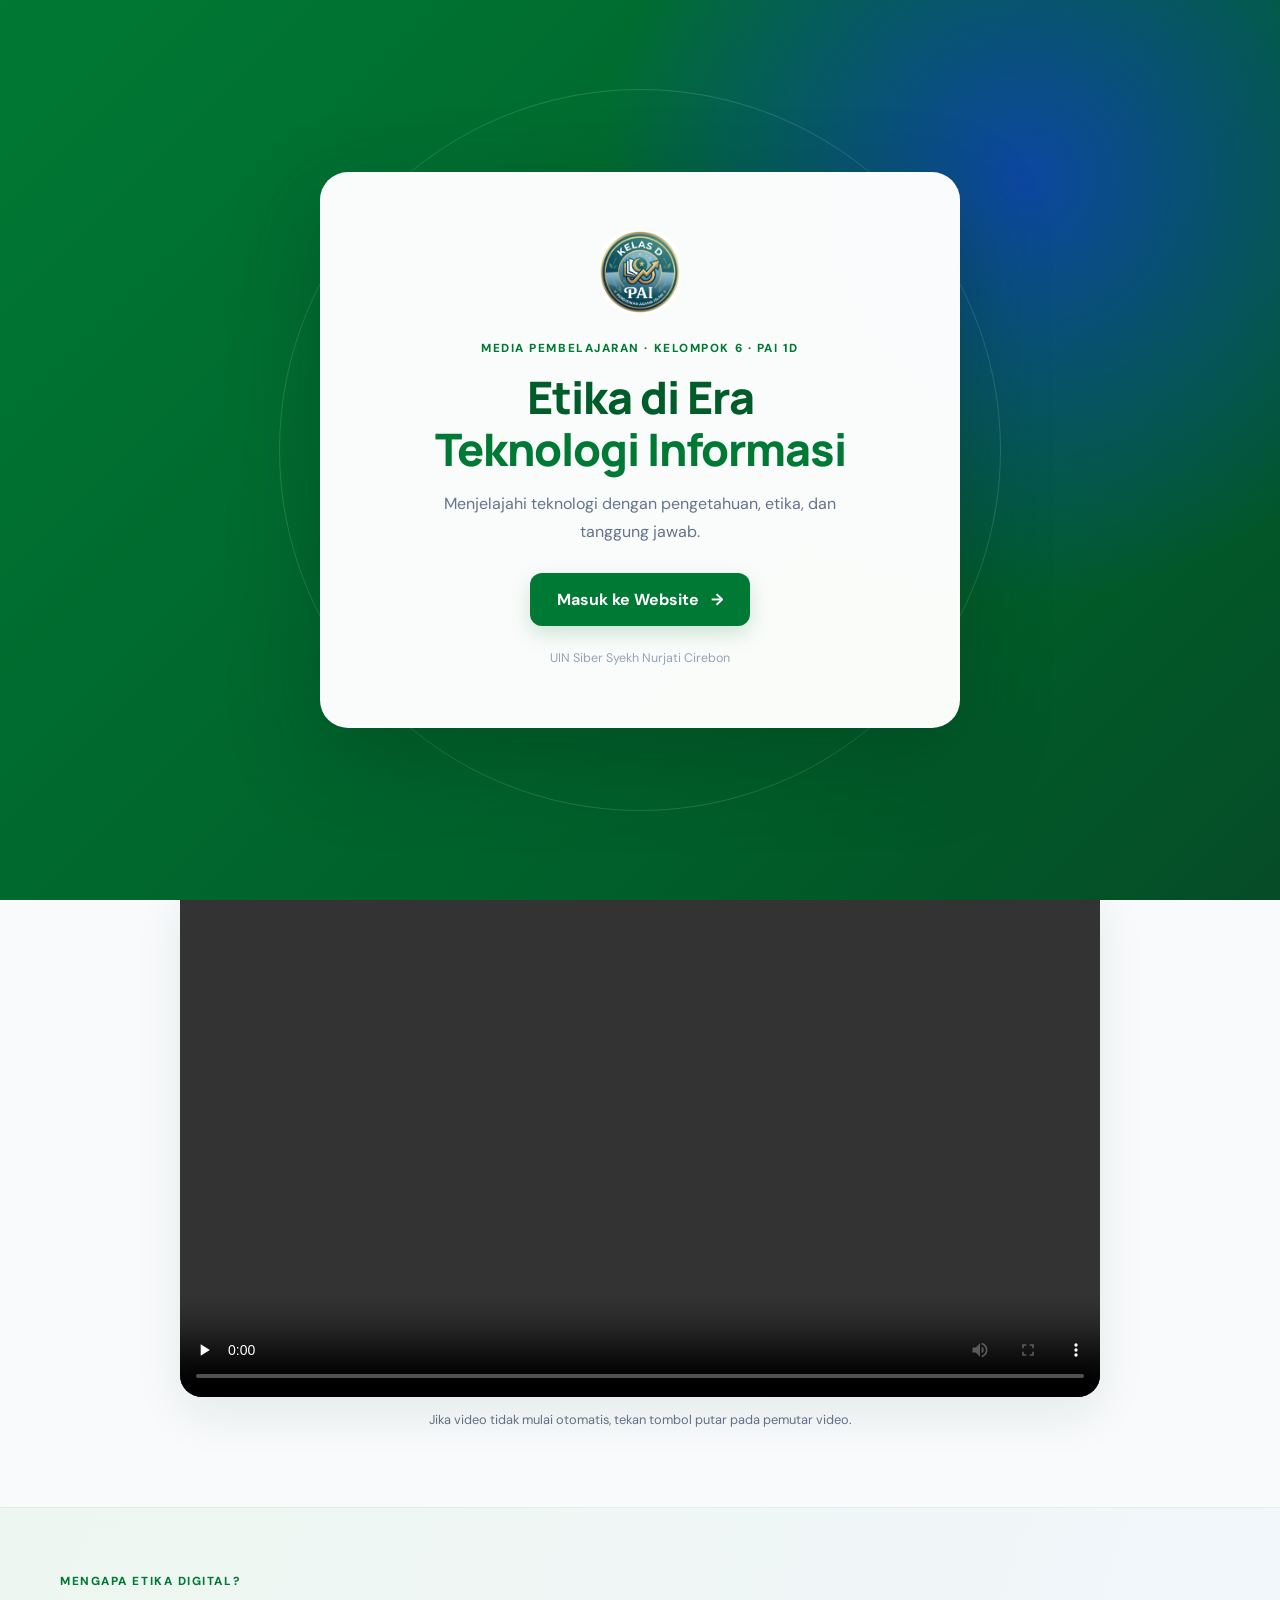
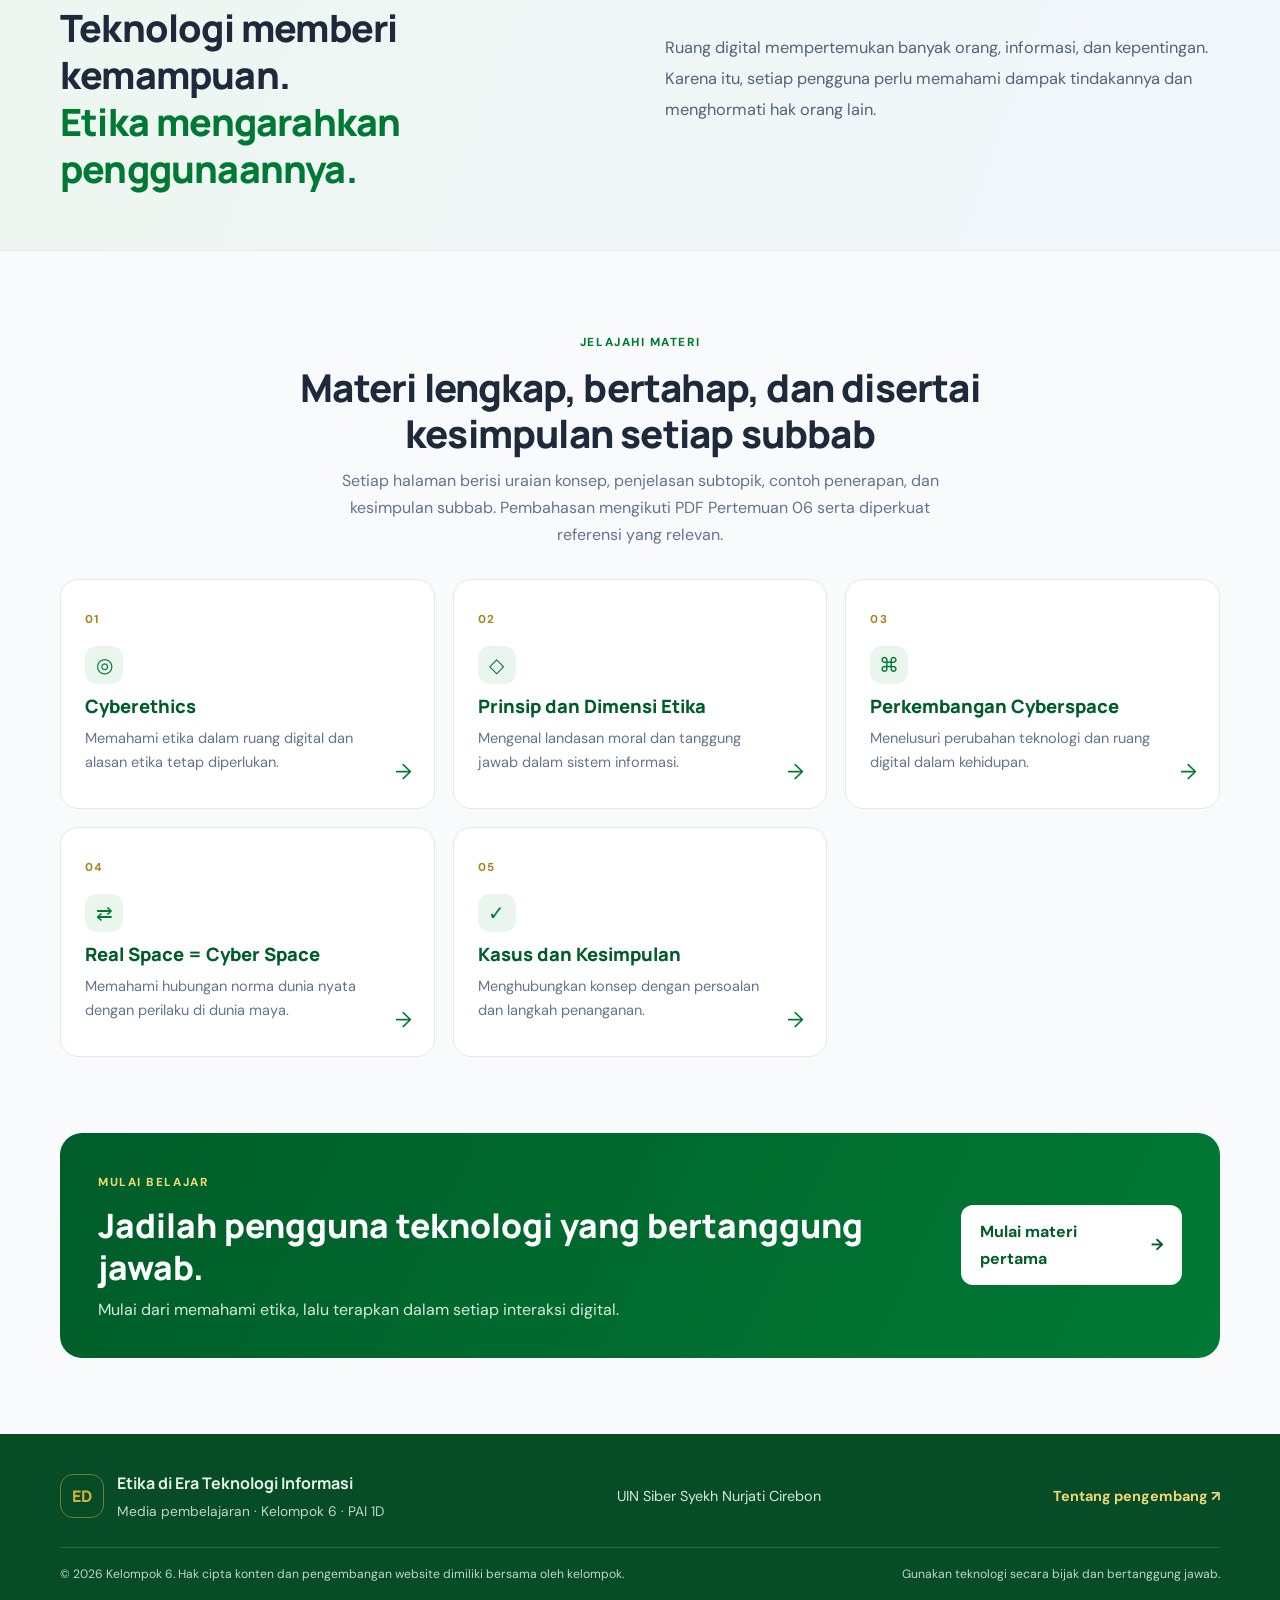
==== index.html @ c5f17fb4 "first commit" ====
<!doctype html>
<html lang="id">
<head>
  <meta charset="utf-8"><meta name="viewport" content="width=device-width, initial-scale=1">
  <meta name="theme-color" content="#007934"><meta name="description" content="Media pembelajaran Etika di Era Teknologi Informasi oleh Kelompok 6, PAI 1D.">
  <title>Etika di Era Teknologi Informasi | Beranda</title>
  <script>
  try {
    if (sessionStorage.getItem('pai1dPageTransition') === '1') {
      document.documentElement.classList.add('page-transition-in');
      sessionStorage.removeItem('pai1dPageTransition');
    }
  } catch (error) {}
</script>

<script>
/* Deteksi awal Welcome Screen sebelum halaman dirender agar tidak berkedip. */
(function () {
  var SIX_HOURS = 6 * 60 * 60 * 1000;
  var LOCAL_KEY = 'pai1dEtikaDigitalLastVisit';
  var SESSION_KEY = 'pai1dEtikaDigitalLastActivityInTab';
  var WINDOW_TOKEN = '__PAI1D_WELCOME_LAST_ACTIVITY__=';

  function readStorage(storage, key) {
    try { return Number(storage.getItem(key) || 0); }
    catch (error) { return 0; }
  }

  function readWindowTime() {
    try {
      var match = String(window.name || '').match(/(?:^|;)__PAI1D_WELCOME_LAST_ACTIVITY__=(\d+)/);
      return match ? Number(match[1]) : 0;
    } catch (error) { return 0; }
  }

  var last = Math.max(
    readStorage(window.localStorage, LOCAL_KEY),
    readStorage(window.sessionStorage, SESSION_KEY),
    readWindowTime()
  );
  var recent = last > 0 && Date.now() >= last && Date.now() - last < SIX_HOURS;

  if (recent) document.documentElement.classList.add('welcome-suppressed');
})();
</script>

<link rel="stylesheet" href="css/style.css"><link rel="stylesheet" href="css/responsive.css"><script src="js/main.js" defer></script><script src="js/welcome.js" defer></script><script src="js/video.js" defer></script>
</head>
<body data-page="home">
<div class="page-loader" id="pageLoader" aria-hidden="true">
  <div class="skeleton-shell">
    <div class="skeleton-header" aria-hidden="true">
      <div class="skeleton-brand"><span class="skeleton-block skeleton-logo"></span><span class="skeleton-block skeleton-brand-name"></span></div>
      <div class="skeleton-nav"><span class="skeleton-block"></span><span class="skeleton-block"></span><span class="skeleton-block"></span><span class="skeleton-block"></span></div>
    </div>
    <div class="skeleton-content" aria-hidden="true">
      <span class="skeleton-block skeleton-eyebrow"></span>
      <span class="skeleton-block skeleton-title"></span>
      <span class="skeleton-block skeleton-title skeleton-title-short"></span>
      <span class="skeleton-block skeleton-copy skeleton-copy-wide"></span>
      <span class="skeleton-block skeleton-copy"></span>
      <div class="skeleton-cards">
        <div class="skeleton-card"><span class="skeleton-block skeleton-card-icon"></span><span class="skeleton-block skeleton-card-title"></span><span class="skeleton-block skeleton-card-line"></span><span class="skeleton-block skeleton-card-line skeleton-card-line-short"></span></div>
        <div class="skeleton-card"><span class="skeleton-block skeleton-card-icon"></span><span class="skeleton-block skeleton-card-title"></span><span class="skeleton-block skeleton-card-line"></span><span class="skeleton-block skeleton-card-line skeleton-card-line-short"></span></div>
        <div class="skeleton-card"><span class="skeleton-block skeleton-card-icon"></span><span class="skeleton-block skeleton-card-title"></span><span class="skeleton-block skeleton-card-line"></span><span class="skeleton-block skeleton-card-line skeleton-card-line-short"></span></div>
      </div>
    </div>
    <span class="skeleton-sr-only">Memuat halaman berikutnya…</span>
  </div>
</div>

<div class="welcome-screen" id="welcomeScreen" aria-labelledby="welcomeTitle" aria-modal="true" role="dialog">
  <div class="welcome-panel">
    <img class="welcome-logo" src="assets/foto/logo%20pai1d.png" alt="Logo PAI 1D" onerror="this.classList.add('logo-missing')">
    <span class="eyebrow">MEDIA PEMBELAJARAN · KELOMPOK 6 · PAI 1D</span>
    <h1 id="welcomeTitle">Etika di Era<br><span>Teknologi Informasi</span></h1>
    <p class="welcome-description">Menjelajahi teknologi dengan pengetahuan, etika, dan tanggung jawab.</p>
    <button class="button button-primary welcome-enter" id="enterWebsite" type="button">Masuk ke Website <span aria-hidden="true">→</span></button>
    <p class="welcome-footnote">UIN Siber Syekh Nurjati Cirebon</p>
  </div>
</div>
<header class="site-header">
  <a class="brand" href="index.html" aria-label="Beranda Etika Digital">
    <img class="brand-logo" src="assets/foto/logo%20pai1d.png" alt="Logo PAI 1D" onerror="this.classList.add('logo-missing')">
    <span class="brand-name">Etika Digital</span>
  </a>
  <button class="menu-toggle" id="menuToggle" type="button" aria-label="Buka navigasi" aria-expanded="false" aria-controls="mainNav"><span></span><span></span><span></span></button>
  <nav class="main-nav" id="mainNav" aria-label="Navigasi utama"><a class="nav-link active" href="index.html">Beranda</a><a class="nav-link " href="cyberethics.html">Cyberethics</a><a class="nav-link " href="prinsip-etika.html">Prinsip Etika</a><a class="nav-link " href="perkembangan-cyberspace.html">Perkembangan</a><a class="nav-link " href="real-space-cyber-space.html">Real = Cyber</a><a class="nav-link " href="kasus-kesimpulan.html">Kasus & Kesimpulan</a><a class="nav-link " href="tentang-kami.html">Tentang Kami</a></nav>
</header>
<main>
  <section class="hero section-wrap">
    <div class="hero-copy"><span class="eyebrow">KELOMPOK 6 · PAI 1D · MEDIA PEMBELAJARAN</span>
      <h1>Teknologi terus berkembang.<br><span>Etika menjadi arah.</span></h1>
      <p>Pelajari Cyberethics, lima dimensi moral, perkembangan cyberspace, kesamaan norma dunia nyata dan dunia maya, serta cara mengenali dan menangani kejahatan digital.</p>
      <div class="hero-actions"><a class="button button-primary" href="#video-intro">Tonton pengantar <span aria-hidden="true">↓</span></a><a class="text-link" href="#jelajahi">Jelajahi materi <span aria-hidden="true">→</span></a></div>
    </div>
    <div class="hero-visual" aria-label="Ilustrasi jaringan teknologi dan etika digital"><div class="visual-grid"></div><div class="visual-ring ring-a"></div><div class="visual-ring ring-b"></div><div class="visual-center"><span class="visual-symbol">✦</span><strong>ETIKA</strong><small>DI RUANG DIGITAL</small></div><span class="orbit-label label-a">PRIVASI</span><span class="orbit-label label-b">TANGGUNG JAWAB</span><span class="orbit-label label-c">INFORMASI</span></div>
  </section>

  <section class="video-section section-wrap" id="video-intro">
    <div class="section-heading"><span class="eyebrow">MULAI DARI SINI</span><h2>Kenali isi website ini</h2><p>Saksikan video pengantar sebelum menjelajahi materi Etika di Era Teknologi Informasi.</p></div>
    <div class="video-frame">
      <video id="introVideo" controls playsinline preload="none" aria-label="Video pengenalan website">
        <source src="assets/video/video-pengenalan.mp4" type="video/mp4">
        Browser Anda belum mendukung pemutaran video.
      </video>
      <div class="video-placeholder" id="videoPlaceholder"><span class="placeholder-play">▶</span><strong>Video pengenalan</strong><p>Video akan ditampilkan di area ini.</p><small>File: assets/video/video-pengenalan.mp4</small></div>
      <div class="video-status" id="videoStatus" aria-live="polite"></div>
    </div>
    <p class="video-note">Jika video tidak mulai otomatis, tekan tombol putar pada pemutar video.</p>
  </section>

  <section class="intro-band"><div class="section-wrap intro-band-inner"><div><span class="eyebrow">MENGAPA ETIKA DIGITAL?</span><h2>Teknologi memberi kemampuan.<br><span>Etika mengarahkan penggunaannya.</span></h2></div><p>Ruang digital mempertemukan banyak orang, informasi, dan kepentingan. Karena itu, setiap pengguna perlu memahami dampak tindakannya dan menghormati hak orang lain.</p></div></section>

  <section class="materials-section section-wrap" id="jelajahi"><div class="section-heading"><span class="eyebrow">JELAJAHI MATERI</span><h2>Materi lengkap, bertahap, dan disertai kesimpulan setiap subbab</h2><p>Setiap halaman berisi uraian konsep, penjelasan subtopik, contoh penerapan, dan kesimpulan subbab. Pembahasan mengikuti PDF Pertemuan 06 serta diperkuat referensi yang relevan.</p></div>
    <div class="material-grid">
      <a class="material-card" href="cyberethics.html"><span class="card-number">01</span><span class="card-icon">◎</span><h3>Cyberethics</h3><p>Memahami etika dalam ruang digital dan alasan etika tetap diperlukan.</p><span class="card-arrow">→</span></a>
      <a class="material-card" href="prinsip-etika.html"><span class="card-number">02</span><span class="card-icon">◇</span><h3>Prinsip dan Dimensi Etika</h3><p>Mengenal landasan moral dan tanggung jawab dalam sistem informasi.</p><span class="card-arrow">→</span></a>
      <a class="material-card" href="perkembangan-cyberspace.html"><span class="card-number">03</span><span class="card-icon">⌘</span><h3>Perkembangan Cyberspace</h3><p>Menelusuri perubahan teknologi dan ruang digital dalam kehidupan.</p><span class="card-arrow">→</span></a>
      <a class="material-card" href="real-space-cyber-space.html"><span class="card-number">04</span><span class="card-icon">⇄</span><h3>Real Space = Cyber Space</h3><p>Memahami hubungan norma dunia nyata dengan perilaku di dunia maya.</p><span class="card-arrow">→</span></a>
      <a class="material-card" href="kasus-kesimpulan.html"><span class="card-number">05</span><span class="card-icon">✓</span><h3>Kasus dan Kesimpulan</h3><p>Menghubungkan konsep dengan persoalan dan langkah penanganan.</p><span class="card-arrow">→</span></a>
    </div>
  </section>
  <section class="closing-cta section-wrap"><div><span class="eyebrow">MULAI BELAJAR</span><h2>Jadilah pengguna teknologi yang bertanggung jawab.</h2><p>Mulai dari memahami etika, lalu terapkan dalam setiap interaksi digital.</p></div><a class="button button-light" href="cyberethics.html">Mulai materi pertama <span aria-hidden="true">→</span></a></section>
</main>
<footer class="site-footer">
  <div class="footer-main">
    <div class="footer-brand-block">
      <span class="footer-mark">ED</span>
      <div><strong>Etika di Era Teknologi Informasi</strong><p>Media pembelajaran · Kelompok 6 · PAI 1D</p></div>
    </div>
    <div class="footer-campus">UIN Siber Syekh Nurjati Cirebon</div>
    <a class="footer-about-link" href="tentang-kami.html">Tentang pengembang <span aria-hidden="true">↗</span></a>
  </div>
  <div class="footer-bottom"><span>© 2026 Kelompok 6. Hak cipta konten dan pengembangan website dimiliki bersama oleh kelompok.</span><span>Gunakan teknologi secara bijak dan bertanggung jawab.</span></div>
</footer>
  <button class="back-to-top" id="backToTop" type="button" aria-label="Kembali ke atas" title="Kembali ke atas"><span aria-hidden="true">↑</span></button>
</body></html>
---- css/style.css ----
@import url('https://fonts.googleapis.com/css2?family=DM+Sans:wght@400;500;600;700&family=Manrope:wght@500;600;700;800&display=swap');
:root{--green:#007934;--green-dark:#005d29;--green-deep:#064c27;--green-soft:#eaf5ee;--gold:#d4af37;--blue:#0d47a1;--sky:#0288d1;--bg:#f8fafc;--white:#fff;--text:#1e293b;--muted:#64748b;--line:#e2e8f0;--shadow:0 18px 48px rgba(15,45,30,.08);--radius:22px;--content:1160px}
*{box-sizing:border-box}html{scroll-behavior:smooth;scroll-padding-top:96px}body{margin:0;background:var(--bg);color:var(--text);font-family:'DM Sans',Arial,sans-serif;line-height:1.7}body.welcome-active{overflow:hidden}a{color:inherit;text-decoration:none}button{font:inherit}img,video{max-width:100%;display:block}.section-wrap{width:min(var(--content),calc(100% - 48px));margin-inline:auto}.site-header{height:78px;padding:0 max(24px,calc((100% - var(--content))/2));display:flex;align-items:center;justify-content:space-between;background:#fff;border-bottom:1px solid var(--line);position:sticky;top:0;z-index:80}.brand{display:flex;align-items:center;gap:11px;min-width:max-content}.brand-logo{width:44px;height:44px;object-fit:contain}.brand-name{font-family:Manrope,sans-serif;font-weight:800;color:var(--green-dark);letter-spacing:-.3px}.logo-missing{visibility:hidden}.main-nav{display:flex;align-items:center;gap:3px}.nav-link{padding:9px 10px;border-radius:10px;font-size:.84rem;font-weight:700;color:#526174;transition:background .2s,color .2s}.nav-link:hover,.nav-link.active{color:var(--green);background:var(--green-soft)}.menu-toggle{display:none;border:0;background:transparent;padding:10px;cursor:pointer}.menu-toggle span{display:block;width:24px;height:2px;background:var(--green-dark);margin:5px;border-radius:4px}.eyebrow{display:inline-block;font-size:.73rem;font-weight:800;letter-spacing:1.55px;color:var(--green);margin-bottom:12px}.button{display:inline-flex;align-items:center;justify-content:center;gap:12px;border:0;border-radius:12px;padding:13px 19px;font-weight:700;cursor:pointer;transition:transform .2s,box-shadow .2s}.button:hover{transform:translateY(-2px)}.button-primary{background:var(--green);color:#fff;box-shadow:0 8px 20px rgba(0,121,52,.18)}.button-light{background:#fff;color:var(--green-dark)}.text-link{font-weight:700;color:var(--green-dark);padding:10px 0}.hero{min-height:520px;display:grid;grid-template-columns:1.05fr .95fr;align-items:center;gap:48px;padding-block:72px}.hero-copy{max-width:660px}.hero h1,.article-hero h1,.about-hero h1{font-family:Manrope,sans-serif;font-size:clamp(2.55rem,5.2vw,4.35rem);line-height:1.12;letter-spacing:-2px;margin:0 0 20px;font-weight:800;color:var(--text)}.hero h1 span{color:var(--green)}.hero-copy>p{color:var(--muted);font-size:1.08rem;max-width:570px;margin:0 0 26px}.hero-actions{display:flex;align-items:center;gap:24px;flex-wrap:wrap}.hero-visual{height:350px;position:relative;display:grid;place-items:center;border-radius:28px;overflow:hidden;background:linear-gradient(145deg,#eaf5ee 0%,#f0f7f5 52%,#edf4ff 100%)}.visual-grid{position:absolute;inset:0;background-image:linear-gradient(rgba(0,121,52,.06) 1px,transparent 1px),linear-gradient(90deg,rgba(0,121,52,.06) 1px,transparent 1px);background-size:30px 30px;mask-image:linear-gradient(transparent,#000 20%,#000 80%,transparent)}.visual-ring{position:absolute;border:1px solid rgba(0,121,52,.2);border-radius:50%}.ring-a{width:290px;height:290px}.ring-b{width:220px;height:220px;border-color:rgba(13,71,161,.22)}.visual-center{width:142px;height:142px;border-radius:50%;background:var(--green);color:#fff;display:flex;flex-direction:column;align-items:center;justify-content:center;box-shadow:0 18px 38px rgba(0,121,52,.22);position:relative}.visual-symbol{color:var(--gold);font-size:1.6rem;line-height:1}.visual-center strong{font:800 1.1rem Manrope,sans-serif;letter-spacing:2px}.visual-center small{font-size:.5rem;letter-spacing:1.2px}.orbit-label{position:absolute;background:#fff;border:1px solid var(--line);padding:7px 11px;border-radius:30px;font-size:.65rem;font-weight:800;letter-spacing:1px;color:var(--blue);box-shadow:0 8px 22px #0f172a0c}.label-a{top:52px;right:54px}.label-b{bottom:55px;left:34px;color:var(--green)}.label-c{top:48%;left:18px;color:#9b7710}.video-section{padding-block:58px 76px}.section-heading{text-align:center;margin:0 auto 30px;max-width:720px}.section-heading h2{font:800 clamp(1.75rem,3vw,2.5rem)/1.2 Manrope,sans-serif;letter-spacing:-.8px;margin:0 0 10px}.section-heading p{margin:0 auto;color:var(--muted);max-width:630px}.left-heading{text-align:left;margin-left:0}.left-heading p{margin-left:0}.video-frame{position:relative;max-width:920px;margin:auto;aspect-ratio:16/9;background:#102a43;border-radius:var(--radius);overflow:hidden;box-shadow:var(--shadow)}.video-frame video{position:relative;z-index:2;width:100%;height:100%;object-fit:contain}.video-placeholder{position:absolute;inset:0;z-index:1;display:grid;align-content:center;justify-items:center;text-align:center;color:#e6eef7;gap:5px}.video-placeholder[hidden]{display:none}.video-placeholder p{margin:0;color:#c5d5e5}.video-placeholder small{color:#9fb6cc}.placeholder-play{width:60px;height:60px;border:1px solid #ffffff65;background:#ffffff1d;border-radius:50%;display:grid;place-items:center;font-size:1.3rem;padding-left:3px}.video-note{text-align:center;font-size:.8rem;color:var(--muted);margin:12px 0 0}.video-status{position:absolute;z-index:3;left:12px;bottom:12px;color:#fff;font-size:.75rem}.intro-band{background:linear-gradient(110deg,#edf6f0,#f2f7fc);border-block:1px solid #e3eee7}.intro-band-inner{display:grid;grid-template-columns:1fr 1fr;gap:50px;align-items:center;padding-block:58px}.intro-band h2{font:800 clamp(1.65rem,3vw,2.35rem)/1.25 Manrope,sans-serif;margin:0;letter-spacing:-.8px}.intro-band h2 span{color:var(--green)}.intro-band-inner>p{color:#536477;font-size:1.02rem;margin:0;line-height:1.9}.materials-section{padding-block:76px}.material-grid{display:grid;grid-template-columns:repeat(3,1fr);gap:18px}.material-card{position:relative;min-height:230px;padding:24px;border-radius:18px;background:#fff;border:1px solid var(--line);transition:transform .2s,box-shadow .2s,border-color .2s;overflow:hidden}.material-card:hover{transform:translateY(-4px);box-shadow:var(--shadow);border-color:#afd2bb}.card-number{font-size:.72rem;font-weight:800;color:#a78621;letter-spacing:1.2px}.card-icon{display:grid;place-items:center;width:38px;height:38px;border-radius:12px;background:var(--green-soft);color:var(--green);font-size:1.25rem;margin:15px 0 10px}.material-card h3{font:800 1.15rem/1.35 Manrope,sans-serif;color:var(--green-dark);margin:0 0 8px}.material-card p{color:var(--muted);font-size:.91rem;margin:0;max-width:290px}.card-arrow{position:absolute;right:22px;bottom:17px;color:var(--green);font-size:1.35rem}.closing-cta{display:flex;align-items:center;justify-content:space-between;gap:28px;padding:34px 38px;margin-bottom:76px;border-radius:22px;background:linear-gradient(115deg,var(--green-dark),var(--green));color:#fff}.closing-cta .eyebrow{color:#f0d779}.closing-cta h2{font:800 clamp(1.45rem,2.7vw,2.1rem)/1.25 Manrope,sans-serif;margin:0 0 8px}.closing-cta p{margin:0;color:#d5e9dc}.site-footer{background:#064c27;color:#e7f3eb;padding:36px max(24px,calc((100% - var(--content))/2)) 18px}.footer-main{display:flex;align-items:center;justify-content:space-between;gap:24px;padding-bottom:24px}.footer-brand-block{display:flex;align-items:center;gap:13px}.footer-mark{width:44px;height:44px;border:1px solid #d4af3780;border-radius:13px;display:grid;place-items:center;color:var(--gold);font:800 1rem Manrope,sans-serif}.footer-brand-block strong{font:700 1rem Manrope,sans-serif}.footer-brand-block p{margin:3px 0 0;color:#bcd8c6;font-size:.86rem}.footer-campus{color:#d5e9dc;font-size:.9rem}.footer-about-link{color:#f0d779;font-weight:700;font-size:.9rem}.footer-bottom{border-top:1px solid #ffffff25;padding-top:16px;display:flex;justify-content:space-between;gap:20px;color:#bcd8c6;font-size:.76rem}
/* Welcome screen */
.welcome-screen{position:fixed;inset:0;z-index:1000;display:grid;place-items:center;padding:24px;background:radial-gradient(circle at 80% 20%,#0d47a1 0%,transparent 34%),linear-gradient(135deg,#007934,#005d29 72%,#064c27);transition:opacity .55s ease,visibility .55s ease}.welcome-screen::before,.welcome-screen::after{content:"";position:absolute;border:1px solid #ffffff25;border-radius:50%;pointer-events:none}.welcome-screen::before{width:min(76vw,720px);aspect-ratio:1}.welcome-screen::after{width:min(56vw,530px);aspect-ratio:1}.welcome-panel{position:relative;z-index:1;width:min(100%,640px);text-align:center;padding:clamp(28px,5vw,58px);background:#fffffffa;border:1px solid #ffffff80;border-radius:28px;box-shadow:0 30px 90px #002d1850;transition:transform .5s ease}.welcome-logo{width:82px;height:82px;object-fit:contain;margin:0 auto 20px}.welcome-panel h1{font:800 clamp(1.9rem,4.5vw,2.8rem)/1.16 Manrope,sans-serif;letter-spacing:-1px;color:var(--green-dark);margin:0 0 16px}.welcome-panel h1 span{color:var(--green)}.welcome-description{max-width:450px;margin:0 auto 28px;color:var(--muted)}.welcome-enter{min-width:220px}.welcome-footnote{font-size:.78rem;color:#94a3b8;margin:22px 0 0}.welcome-screen.is-hidden{opacity:0;visibility:hidden;pointer-events:none}.welcome-screen.is-hidden .welcome-panel{transform:translateY(-12px)}
/* Article pages */
.article-main{padding-block:28px 72px}.breadcrumb{display:flex;gap:10px;align-items:center;color:#94a3b8;font-size:.82rem;margin-bottom:28px}.breadcrumb a{color:var(--green);font-weight:700}.article-hero{padding:40px 0 32px;max-width:850px}.article-hero h1{font-size:clamp(2.2rem,4.8vw,3.6rem);margin-bottom:12px}.article-hero h2{font:700 1.25rem Manrope,sans-serif;color:var(--blue);margin:0 0 12px}.article-hero>p{font-size:1.04rem;color:var(--muted);max-width:760px;margin:0}.article-callout{display:flex;gap:16px;align-items:flex-start;padding:20px 22px;border:1px solid #dbece1;border-left:4px solid var(--gold);background:#fff;border-radius:14px;margin:12px 0 42px;max-width:900px}.callout-mark{font-size:1.4rem;color:var(--gold)}.article-callout strong{color:var(--green-dark)}.article-callout p{margin:4px 0 0;color:var(--muted);font-size:.92rem}.article-layout{display:grid;grid-template-columns:250px minmax(0,1fr);gap:44px;align-items:start}.toc{position:sticky;top:105px;background:#fff;border:1px solid var(--line);border-radius:16px;padding:20px}.toc strong{font:700 .95rem Manrope,sans-serif;color:var(--green-dark)}.toc ol{padding-left:20px;margin:12px 0 0}.toc li{padding:5px 0;color:#a3b2c2;font-size:.82rem}.toc a{color:#526174}.toc a:hover{color:var(--green)}.article-content{min-width:0}.article-section{display:grid;grid-template-columns:48px 1fr;gap:18px;padding:0 0 30px;margin:0 0 30px;border-bottom:1px solid var(--line)}.section-index{font:800 .8rem Manrope,sans-serif;color:#b18c1d;background:#fbf6e6;width:38px;height:38px;border-radius:12px;display:grid;place-items:center}.article-section h2{font:800 1.35rem/1.35 Manrope,sans-serif;color:var(--green-dark);margin:2px 0 12px}.content-placeholder{margin:0;color:var(--muted);background:#fff;border:1px dashed #cbd5e1;border-radius:12px;padding:16px;font-size:.9rem}.content-reminder{background:var(--green-soft);border-radius:14px;padding:18px 20px;color:var(--green-dark)}.content-reminder p{margin:5px 0 0;color:#4b6656;font-size:.88rem}.page-pagination{display:flex;justify-content:space-between;gap:20px;margin-top:46px;padding-top:22px;border-top:1px solid var(--line)}.page-pagination a{display:flex;flex-direction:column;gap:5px;color:var(--green-dark)}.page-pagination small{font-size:.68rem;letter-spacing:1px;color:#94a3b8;font-weight:800}.page-pagination strong{font:700 .95rem Manrope,sans-serif}.next-page{text-align:right}
/* About page */
.about-main{padding-block:65px 80px}.about-hero{max-width:820px;margin-bottom:38px}.about-hero h1{font-size:clamp(2.6rem,5vw,4rem);color:var(--green-dark);margin-bottom:14px}.about-hero>p{color:var(--muted);font-size:1.08rem;max-width:760px}.about-purpose{display:flex;align-items:flex-start;gap:20px;background:linear-gradient(110deg,#edf6f0,#f3f7fc);border:1px solid #e1ece5;border-radius:18px;padding:26px;margin:34px 0 64px}.purpose-icon{flex:0 0 48px;width:48px;height:48px;border-radius:14px;background:var(--green);color:var(--gold);display:grid;place-items:center;font-size:1.4rem}.about-purpose h2{font:800 1.25rem Manrope,sans-serif;margin:0 0 7px;color:var(--green-dark)}.about-purpose p{margin:0;color:#536477;max-width:850px}.members-section{margin-bottom:56px}.member-grid{display:grid;grid-template-columns:repeat(2,1fr);gap:16px}.member-card{display:flex;gap:16px;align-items:flex-start;padding:22px;background:#fff;border:1px solid var(--line);border-radius:16px}.member-avatar{flex:0 0 48px;width:48px;height:48px;border-radius:14px;display:grid;place-items:center;background:var(--green-soft);color:var(--green);font:800 .9rem Manrope,sans-serif}.member-role{font-size:.68rem;letter-spacing:1.2px;font-weight:800;color:#a78621}.member-info h3{font:800 1.05rem Manrope,sans-serif;color:var(--green-dark);margin:3px 0}.member-id{font-size:.78rem;color:#94a3b8;margin:0 0 8px}.member-contribution{font-size:.87rem;color:#536477;margin:0}.contribution-note{border-top:1px solid var(--line);padding-top:28px;max-width:850px}.contribution-note h2{font:800 1.25rem Manrope,sans-serif;color:var(--green-dark);margin:0 0 8px}.contribution-note p{margin:0;color:var(--muted)}

/* Final long-form learning content */
.article-section{align-items:start}
.article-section-body{min-width:0}
.article-section-body>p{font-size:.98rem;line-height:1.9;color:#435466;margin:0 0 16px}
.article-section-body h3{font:800 1.02rem/1.45 Manrope,sans-serif;color:var(--blue);margin:22px 0 8px}
.article-section-body .article-list{padding-left:22px;margin:10px 0 18px;color:#435466;line-height:1.85}
.article-section-body .article-list li{padding:3px 0 3px 4px}
.article-section-body a{color:var(--green-dark);text-decoration:underline;text-decoration-color:#a8cbb5;text-underline-offset:3px;font-weight:700}
.article-section-body a:hover{color:#0d47a1}
.source-note{font-size:.76rem!important;line-height:1.6!important;color:#7b8b9a!important;border-top:1px dashed #dce5e9;padding-top:12px;margin-top:20px!important}
.source-note a{font-size:inherit}
.subsection-conclusion{margin-top:18px;padding:16px 18px 17px;background:linear-gradient(110deg,#f0f7f2,#f5f8fc);border:1px solid #dcebe1;border-left:4px solid var(--gold);border-radius:12px}
.subsection-conclusion p{margin:6px 0 0;color:#3d5a49;font-size:.91rem;line-height:1.8}
.conclusion-label{font-size:.68rem;letter-spacing:1.2px;font-weight:900;color:#98751a}
.back-to-top{position:fixed;right:24px;bottom:24px;z-index:70;display:grid;place-items:center;width:48px;height:48px;border:0;border-radius:50%;background:var(--green);color:#fff;font-size:1.55rem;line-height:1;box-shadow:0 8px 22px rgba(0,77,34,.24);cursor:pointer;opacity:0;visibility:hidden;transform:translateY(10px);transition:opacity .2s,visibility .2s,transform .2s,background .2s}
.back-to-top.is-visible{opacity:1;visibility:visible;transform:translateY(0)}
.back-to-top:hover{background:var(--green-dark)}
.back-to-top:focus-visible{outline:3px solid var(--gold);outline-offset:3px}
@media(max-width:620px){.back-to-top{right:16px;bottom:16px;width:44px;height:44px}}
.table-wrap{overflow-x:auto;margin:18px 0 22px;border:1px solid var(--line);border-radius:12px;background:#fff}
.phase-table{border-collapse:collapse;width:100%;min-width:650px;font-size:.84rem;line-height:1.65}
.phase-table th{background:#07572e;color:#fff;text-align:left;padding:12px}
.phase-table td{vertical-align:top;padding:12px;border-top:1px solid var(--line);color:#435466}
.phase-table tr:nth-child(even) td{background:#f7faf8}
.info-note,.case-note{padding:16px 18px;border-radius:12px;margin:18px 0;background:#f0f6fb;border:1px solid #d9e8f2;border-left:4px solid #3b82a5}
.info-note strong,.case-note strong{font:800 .9rem Manrope,sans-serif;color:#164e63}
.info-note p,.case-note p{margin:5px 0 0;font-size:.9rem;line-height:1.8;color:#435466}
.case-note{background:#fff9e9;border-color:#f1e4bb;border-left-color:var(--gold)}
.case-note strong{color:#785a0d}
.toc-note{border-top:1px solid var(--line);padding-top:12px;margin-top:14px;color:#8291a0;font-size:.75rem;line-height:1.65}
.callout-subtext{font-size:.82rem!important;color:#718096!important;border-top:1px solid #e6eee8;padding-top:8px;margin-top:10px!important}
.response-steps{display:grid;gap:10px;margin:18px 0 20px}
.response-steps article{display:grid;grid-template-columns:42px 1fr;gap:13px;align-items:start;padding:14px;background:#fff;border:1px solid var(--line);border-radius:12px}
.response-steps article>span{width:34px;height:34px;display:grid;place-items:center;background:var(--green-soft);border-radius:10px;color:var(--green);font:900 .8rem Manrope,sans-serif}
.response-steps strong{display:block;color:var(--green-dark);font:800 .92rem Manrope,sans-serif;margin:2px 0 4px}
.response-steps p{margin:0;color:#536477;font-size:.88rem;line-height:1.75}
.reference-panel{margin-top:28px;padding:22px;background:#fff;border:1px solid var(--line);border-radius:16px}
.reference-panel h3{margin-top:0!important}
.reference-list{padding-left:22px;color:#435466;font-size:.85rem;line-height:1.8}
.reference-list li{padding:5px 0}
.reference-disclaimer{font-size:.78rem!important;color:#718096!important;border-top:1px solid var(--line);padding-top:12px;margin:12px 0 0!important}
@media(max-width:620px){.article-section-body>p{font-size:.93rem;line-height:1.85}.subsection-conclusion{padding:14px}.phase-table{font-size:.78rem}.reference-panel{padding:16px}.response-steps article{grid-template-columns:36px 1fr;gap:10px}}

/* Final long-form learning content */
.article-section{align-items:start}
.article-section-body{min-width:0}
.article-section-body>p{font-size:.98rem;line-height:1.9;color:#435466;margin:0 0 16px}
.article-section-body h3{font:800 1.02rem/1.45 Manrope,sans-serif;color:var(--blue);margin:22px 0 8px}
.article-section-body .article-list{padding-left:22px;margin:10px 0 18px;color:#435466;line-height:1.85}
.article-section-body .article-list li{padding:3px 0 3px 4px}
.article-section-body a{color:var(--green-dark);text-decoration:underline;text-decoration-color:#a8cbb5;text-underline-offset:3px;font-weight:700}
.article-section-body a:hover{color:#0d47a1}
.source-note{font-size:.76rem!important;line-height:1.6!important;color:#7b8b9a!important;border-top:1px dashed #dce5e9;padding-top:12px;margin-top:20px!important}
.source-note a{font-size:inherit}
.subsection-conclusion{margin-top:18px;padding:16px 18px 17px;background:linear-gradient(110deg,#f0f7f2,#f5f8fc);border:1px solid #dcebe1;border-left:4px solid var(--gold);border-radius:12px}
.subsection-conclusion p{margin:6px 0 0;color:#3d5a49;font-size:.91rem;line-height:1.8}
.conclusion-label{font-size:.68rem;letter-spacing:1.2px;font-weight:900;color:#98751a}
.table-wrap{overflow-x:auto;margin:18px 0 22px;border:1px solid var(--line);border-radius:12px;background:#fff}
.phase-table{border-collapse:collapse;width:100%;min-width:650px;font-size:.84rem;line-height:1.65}
.phase-table th{background:#07572e;color:#fff;text-align:left;padding:12px}
.phase-table td{vertical-align:top;padding:12px;border-top:1px solid var(--line);color:#435466}
.phase-table tr:nth-child(even) td{background:#f7faf8}
.info-note,.case-note{padding:16px 18px;border-radius:12px;margin:18px 0;background:#f0f6fb;border:1px solid #d9e8f2;border-left:4px solid #3b82a5}
.info-note strong,.case-note strong{font:800 .9rem Manrope,sans-serif;color:#164e63}
.info-note p,.case-note p{margin:5px 0 0;font-size:.9rem;line-height:1.8;color:#435466}
.case-note{background:#fff9e9;border-color:#f1e4bb;border-left-color:var(--gold)}
.case-note strong{color:#785a0d}
.toc-note{border-top:1px solid var(--line);padding-top:12px;margin-top:14px;color:#8291a0;font-size:.75rem;line-height:1.65}
.callout-subtext{font-size:.82rem!important;color:#718096!important;border-top:1px solid #e6eee8;padding-top:8px;margin-top:10px!important}
.response-steps{display:grid;gap:10px;margin:18px 0 20px}
.response-steps article{display:grid;grid-template-columns:42px 1fr;gap:13px;align-items:start;padding:14px;background:#fff;border:1px solid var(--line);border-radius:12px}
.response-steps article>span{width:34px;height:34px;display:grid;place-items:center;background:var(--green-soft);border-radius:10px;color:var(--green);font:900 .8rem Manrope,sans-serif}
.response-steps strong{display:block;color:var(--green-dark);font:800 .92rem Manrope,sans-serif;margin:2px 0 4px}
.response-steps p{margin:0;color:#536477;font-size:.88rem;line-height:1.75}
.reference-panel{margin-top:28px;padding:22px;background:#fff;border:1px solid var(--line);border-radius:16px}
.reference-panel h3{margin-top:0!important}
.reference-list{padding-left:22px;color:#435466;font-size:.85rem;line-height:1.8}
.reference-list li{padding:5px 0}
.reference-disclaimer{font-size:.78rem!important;color:#718096!important;border-top:1px solid var(--line);padding-top:12px;margin:12px 0 0!important}
@media(max-width:620px){.article-section-body>p{font-size:.93rem;line-height:1.85}.subsection-conclusion{padding:14px}.phase-table{font-size:.78rem}.reference-panel{padding:16px}.response-steps article{grid-template-columns:36px 1fr;gap:10px}}

/* Final long-form learning content */
.article-section{align-items:start}
.article-section-body{min-width:0}
.article-section-body>p{font-size:.98rem;line-height:1.9;color:#435466;margin:0 0 16px}
.article-section-body h3{font:800 1.02rem/1.45 Manrope,sans-serif;color:var(--blue);margin:22px 0 8px}
.article-section-body .article-list{padding-left:22px;margin:10px 0 18px;color:#435466;line-height:1.85}
.article-section-body .article-list li{padding:3px 0 3px 4px}
.article-section-body a{color:var(--green-dark);text-decoration:underline;text-decoration-color:#a8cbb5;text-underline-offset:3px;font-weight:700}
.article-section-body a:hover{color:#0d47a1}
.source-note{font-size:.76rem!important;line-height:1.6!important;color:#7b8b9a!important;border-top:1px dashed #dce5e9;padding-top:12px;margin-top:20px!important}
.source-note a{font-size:inherit}
.subsection-conclusion{margin-top:18px;padding:16px 18px 17px;background:linear-gradient(110deg,#f0f7f2,#f5f8fc);border:1px solid #dcebe1;border-left:4px solid var(--gold);border-radius:12px}
.subsection-conclusion p{margin:6px 0 0;color:#3d5a49;font-size:.91rem;line-height:1.8}
.conclusion-label{font-size:.68rem;letter-spacing:1.2px;font-weight:900;color:#98751a}
.table-wrap{overflow-x:auto;margin:18px 0 22px;border:1px solid var(--line);border-radius:12px;background:#fff}
.phase-table{border-collapse:collapse;width:100%;min-width:650px;font-size:.84rem;line-height:1.65}
.phase-table th{background:#07572e;color:#fff;text-align:left;padding:12px}
.phase-table td{vertical-align:top;padding:12px;border-top:1px solid var(--line);color:#435466}
.phase-table tr:nth-child(even) td{background:#f7faf8}
.info-note,.case-note{padding:16px 18px;border-radius:12px;margin:18px 0;background:#f0f6fb;border:1px solid #d9e8f2;border-left:4px solid #3b82a5}
.info-note strong,.case-note strong{font:800 .9rem Manrope,sans-serif;color:#164e63}
.info-note p,.case-note p{margin:5px 0 0;font-size:.9rem;line-height:1.8;color:#435466}
.case-note{background:#fff9e9;border-color:#f1e4bb;border-left-color:var(--gold)}
.case-note strong{color:#785a0d}
.toc-note{border-top:1px solid var(--line);padding-top:12px;margin-top:14px;color:#8291a0;font-size:.75rem;line-height:1.65}
.callout-subtext{font-size:.82rem!important;color:#718096!important;border-top:1px solid #e6eee8;padding-top:8px;margin-top:10px!important}
.response-steps{display:grid;gap:10px;margin:18px 0 20px}
.response-steps article{display:grid;grid-template-columns:42px 1fr;gap:13px;align-items:start;padding:14px;background:#fff;border:1px solid var(--line);border-radius:12px}
.response-steps article>span{width:34px;height:34px;display:grid;place-items:center;background:var(--green-soft);border-radius:10px;color:var(--green);font:900 .8rem Manrope,sans-serif}
.response-steps strong{display:block;color:var(--green-dark);font:800 .92rem Manrope,sans-serif;margin:2px 0 4px}
.response-steps p{margin:0;color:#536477;font-size:.88rem;line-height:1.75}
.reference-panel{margin-top:28px;padding:22px;background:#fff;border:1px solid var(--line);border-radius:16px}
.reference-panel h3{margin-top:0!important}
.reference-list{padding-left:22px;color:#435466;font-size:.85rem;line-height:1.8}
.reference-list li{padding:5px 0}
.reference-disclaimer{font-size:.78rem!important;color:#718096!important;border-top:1px solid var(--line);padding-top:12px;margin:12px 0 0!important}
@media(max-width:620px){.article-section-body>p{font-size:.93rem;line-height:1.85}.subsection-conclusion{padding:14px}.phase-table{font-size:.78rem}.reference-panel{padding:16px}.response-steps article{grid-template-columns:36px 1fr;gap:10px}}


/* Skeleton loading saat berpindah antarhalaman */
.page-loader {
  position: fixed;
  inset: 0;
  z-index: 950;
  display: flex;
  align-items: flex-start;
  justify-content: center;
  overflow-y: auto;
  padding: 0 24px 48px;
  background: rgba(248, 250, 252, .985);
  opacity: 0;
  visibility: hidden;
  pointer-events: none;
  transition: opacity .2s ease, visibility .2s ease;
}
.page-loader.is-active,
html.page-transition-in .page-loader {
  opacity: 1;
  visibility: visible;
  pointer-events: auto;
}
.skeleton-shell {
  width: min(100%, 1160px);
  min-height: 100vh;
  margin: 0 auto;
}
.skeleton-header {
  min-height: 78px;
  display: flex;
  align-items: center;
  justify-content: space-between;
  gap: 24px;
  border-bottom: 1px solid #e2e8f0;
}
.skeleton-brand, .skeleton-nav { display: flex; align-items: center; gap: 12px; }
.skeleton-nav { gap: 10px; }
.skeleton-block {
  display: block;
  border-radius: 9px;
  background: linear-gradient(100deg, #e8edf0 20%, #f7f9fa 42%, #e8edf0 64%);
  background-size: 220% 100%;
  animation: skeleton-shimmer 1.35s ease-in-out infinite;
}
.skeleton-logo { width: 42px; height: 42px; border-radius: 12px; }
.skeleton-brand-name { width: 132px; height: 15px; }
.skeleton-nav .skeleton-block { width: 70px; height: 12px; }
.skeleton-content {
  width: min(100%, 900px);
  margin: 0 auto;
  padding: clamp(46px, 8vh, 88px) 0 50px;
}
.skeleton-eyebrow { width: 145px; height: 10px; margin-bottom: 22px; }
.skeleton-title { width: min(78%, 620px); height: clamp(27px, 4vw, 43px); margin-bottom: 12px; border-radius: 10px; }
.skeleton-title-short { width: min(53%, 420px); margin-bottom: 25px; }
.skeleton-copy { width: min(68%, 560px); height: 12px; margin-bottom: 10px; }
.skeleton-copy-wide { width: min(88%, 720px); }
.skeleton-cards { display: grid; grid-template-columns: repeat(3, minmax(0, 1fr)); gap: 18px; margin-top: 48px; }
.skeleton-card { min-height: 172px; padding: 22px; border: 1px solid #e6ebef; border-radius: 18px; background: #fff; }
.skeleton-card-icon { width: 36px; height: 36px; margin-bottom: 20px; border-radius: 11px; }
.skeleton-card-title { width: 78%; height: 15px; margin-bottom: 14px; }
.skeleton-card-line { width: 92%; height: 10px; margin-bottom: 9px; }
.skeleton-card-line-short { width: 60%; }
.skeleton-sr-only {
  position: absolute;
  width: 1px;
  height: 1px;
  padding: 0;
  margin: -1px;
  overflow: hidden;
  clip: rect(0, 0, 0, 0);
  white-space: nowrap;
  border: 0;
}
@keyframes skeleton-shimmer {
  0% { background-position: 100% 0; }
  100% { background-position: -100% 0; }
}
@media (max-width: 880px) {
  .skeleton-nav .skeleton-block:nth-child(n+3) { display: none; }
  .skeleton-content { padding-top: 62px; }
}
@media (max-width: 620px) {
  .page-loader { padding-inline: 16px; }
  .skeleton-header { min-height: 72px; }
  .skeleton-nav { display: none; }
  .skeleton-logo { width: 38px; height: 38px; }
  .skeleton-content { padding-top: 48px; }
  .skeleton-title { width: 94%; height: 29px; }
  .skeleton-title-short { width: 68%; }
  .skeleton-copy, .skeleton-copy-wide { width: 100%; }
  .skeleton-cards { grid-template-columns: 1fr; gap: 12px; margin-top: 34px; }
  .skeleton-card { min-height: 108px; padding: 16px; }
  .skeleton-card-icon { width: 30px; height: 30px; margin-bottom: 12px; }
}
@media (prefers-reduced-motion: reduce) {
  .skeleton-block { animation: none; }
  .page-loader { transition: none; }
}


/* Sembunyikan Welcome Screen sejak awal render jika kunjungan masih dalam 6 jam. */
html.welcome-suppressed #welcomeScreen {
  opacity: 0;
  visibility: hidden;
  pointer-events: none;
}



/* =========================================================
   PREMIUM UX: reading progress, reveal, active sections,
   micro-interactions, and refined section separators.
   ========================================================= */
.reading-progress {
  position: fixed;
  inset: 0 0 auto;
  z-index: 120;
  height: 3px;
  pointer-events: none;
  background: transparent;
}
.reading-progress > span {
  display: block;
  width: 100%;
  height: 100%;
  transform: scaleX(0);
  transform-origin: left center;
  background: linear-gradient(90deg, var(--green) 0%, #0288d1 72%, var(--gold) 100%);
  box-shadow: 0 1px 5px rgba(0, 121, 52, .22);
  will-change: transform;
}

/* Konten tetap terlihat jika JavaScript/IntersectionObserver tidak tersedia. */
.reveal {
  opacity: 0;
  transform: translateY(16px);
  transition:
    opacity .55s ease,
    transform .55s cubic-bezier(.2,.7,.2,1);
  transition-delay: var(--reveal-delay, 0ms);
}
.reveal.is-revealed {
  opacity: 1;
  transform: translateY(0);
}

.article-section {
  position: relative;
  scroll-margin-top: 108px;
}
.article-section::after {
  content: "";
  position: absolute;
  left: 0;
  bottom: -1px;
  width: 58px;
  height: 2px;
  border-radius: 2px;
  background: linear-gradient(90deg, var(--green), var(--gold));
}
.article-section:target .section-index {
  box-shadow: 0 0 0 4px rgba(212, 175, 55, .16);
  background: #f7efd4;
}
.toc li,
.toc a,
.page-pagination a,
.member-card,
.section-index {
  transition: color .2s ease, background .2s ease, border-color .2s ease,
              box-shadow .2s ease, transform .2s ease;
}
.toc li.is-active > a,
.toc a.is-active {
  color: var(--green);
  font-weight: 800;
}
.toc li.is-active {
  color: var(--gold);
}
.member-card:hover {
  border-color: #b7d8c2;
  box-shadow: 0 12px 28px rgba(15, 45, 30, .07);
  transform: translateY(-2px);
}
.button:active,
.mobile-submenu-toggle:active {
  transform: scale(.98);
}
.button:focus-visible,
.nav-link:focus-visible,
.toc a:focus-visible,
.material-card:focus-visible,
.mobile-submenu-toggle:focus-visible,
.mobile-subnav a:focus-visible,
.back-to-top:focus-visible {
  outline: 3px solid rgba(212, 175, 55, .8);
  outline-offset: 3px;
}
.page-pagination a:hover {
  color: var(--blue);
}
.page-pagination a:first-child:hover {
  transform: translateX(-3px);
}
.page-pagination a:last-child:hover {
  transform: translateX(3px);
}

@media (prefers-reduced-motion: reduce) {
  .reveal,
  .reveal.is-revealed {
    opacity: 1 !important;
    transform: none !important;
    transition: none !important;
  }
  .reading-progress > span {
    will-change: auto;
  }
}
---- css/responsive.css ----
@media(max-width:1120px){.site-header{padding-inline:24px}.main-nav{gap:1px}.nav-link{padding:8px;font-size:.78rem}.hero{gap:30px}.material-grid{grid-template-columns:repeat(2,1fr)}}
@media(max-width:880px){.site-header{height:72px}.menu-toggle{display:block;z-index:82}.main-nav{position:absolute;top:72px;left:0;right:0;display:flex;flex-direction:column;align-items:stretch;gap:4px;background:#fff;padding:14px 20px 20px;border-bottom:1px solid var(--line);box-shadow:0 16px 28px #0f172a12;opacity:0;visibility:hidden;transform:translateY(-8px);transition:.2s;max-height:calc(100vh - 72px);overflow:auto}.main-nav.open{opacity:1;visibility:visible;transform:translateY(0)}.nav-link{padding:12px 14px;font-size:.94rem}.hero{grid-template-columns:1fr;min-height:0;padding-block:54px;gap:32px}.hero-copy{max-width:740px}.hero-visual{height:300px}.intro-band-inner{grid-template-columns:1fr;gap:18px;padding-block:44px}.article-layout{grid-template-columns:1fr;gap:26px}.toc{position:static}.toc ol{columns:2}.footer-main{flex-wrap:wrap}.footer-campus{order:3;width:100%}}
@media(max-width:620px){.section-wrap{width:calc(100% - 32px)}.site-header{padding-inline:16px}.brand-name{font-size:.94rem}.brand-logo{width:38px;height:38px}.hero{padding-block:42px 32px;gap:26px}.hero h1{font-size:clamp(2.2rem,10.5vw,3rem);letter-spacing:-1.4px}.hero-copy>p{font-size:.98rem}.hero-visual{height:235px;border-radius:20px}.ring-a{width:220px;height:220px}.ring-b{width:165px;height:165px}.visual-center{width:112px;height:112px}.label-a{top:26px;right:16px}.label-b{bottom:28px;left:12px}.label-c{left:8px}.video-section{padding-block:42px 52px}.section-heading{margin-bottom:22px}.section-heading h2{font-size:1.75rem}.video-frame{border-radius:14px}.intro-band-inner{padding-block:36px}.intro-band h2{font-size:1.65rem}.materials-section{padding-block:52px}.material-grid{grid-template-columns:1fr;gap:12px}.material-card{min-height:195px;padding:20px}.closing-cta{width:calc(100% - 32px);margin-bottom:48px;padding:25px 22px;align-items:flex-start;flex-direction:column}.site-footer{padding:30px 16px 18px}.footer-main{align-items:flex-start;flex-direction:column;gap:15px}.footer-campus{order:0}.footer-bottom{flex-direction:column;gap:7px}.welcome-panel{padding:28px 20px;border-radius:22px}.welcome-logo{width:70px;height:70px}.welcome-description{font-size:.94rem}.welcome-enter{width:100%}.article-main{padding-block:22px 50px}.article-hero{padding-block:24px}.article-hero h1{font-size:2.25rem;letter-spacing:-1.2px}.article-hero h2{font-size:1.08rem}.article-hero>p{font-size:.96rem}.article-callout{padding:16px;margin-bottom:30px}.toc ol{columns:1}.article-section{grid-template-columns:36px 1fr;gap:12px;padding-bottom:22px;margin-bottom:22px}.section-index{width:32px;height:32px}.article-section h2{font-size:1.13rem}.page-pagination{gap:10px}.page-pagination strong{font-size:.82rem}.about-main{padding-block:44px 56px}.about-hero h1{font-size:2.6rem}.about-hero>p{font-size:1rem}.about-purpose{padding:20px;gap:14px;margin:26px 0 46px}.purpose-icon{flex-basis:40px;width:40px;height:40px}.member-grid{grid-template-columns:1fr}.member-card{padding:18px}}
@media(prefers-reduced-motion:reduce){*,*::before,*::after{scroll-behavior:auto!important;transition:none!important;animation:none!important}}



/* =========================================================
   MOBILE-ONLY SUBBAB NAVIGATION
   Desktop/tablet layout and left-side TOC are kept as before.
   ========================================================= */
.mobile-nav-group,
.mobile-nav-row {
  display: contents;
}
.mobile-submenu-toggle,
.mobile-subnav {
  display: none;
}

@media (max-width: 620px) {
  /* Pada HP, TOC tidak lagi diletakkan di atas isi artikel.
     Subbab tersedia melalui menu hamburger sesuai bab yang dibuka. */
  .article-layout .toc {
    display: none;
  }

  .main-nav .mobile-nav-group {
    display: block;
    width: 100%;
    padding: 2px 0 6px;
    border-bottom: 1px solid #edf1f4;
  }
  .main-nav .mobile-nav-row {
    display: flex;
    align-items: center;
    gap: 8px;
    width: 100%;
  }
  .main-nav .mobile-nav-row > .nav-link {
    flex: 1 1 auto;
    min-width: 0;
  }
  .mobile-submenu-toggle {
    flex: 0 0 42px;
    width: 42px;
    height: 42px;
    display: inline-grid;
    place-items: center;
    border: 1px solid #e1ebe4;
    border-radius: 11px;
    background: #f8fbf9;
    color: var(--green);
    cursor: pointer;
    transition: background .2s, border-color .2s, transform .2s;
  }
  .mobile-submenu-chevron {
    display: inline-block;
    font-size: 1.35rem;
    line-height: 1;
    transform: translateY(-2px);
    transition: transform .22s ease;
  }
  .mobile-nav-group.is-expanded .mobile-submenu-toggle {
    background: var(--green-soft);
    border-color: #c8dfcf;
  }
  .mobile-nav-group.is-expanded .mobile-submenu-chevron {
    transform: rotate(180deg) translateY(2px);
  }
  .mobile-subnav {
    display: none;
    gap: 3px;
    margin: 7px 0 5px 13px;
    padding: 7px 0 7px 13px;
    border-left: 2px solid #dcebe1;
  }
  .mobile-nav-group.is-expanded .mobile-subnav {
    display: grid;
  }
  .mobile-subnav[hidden] {
    display: none !important;
  }
  .mobile-subnav-label {
    padding: 3px 10px 6px;
    color: #a78621;
    font-size: .64rem;
    font-weight: 900;
    letter-spacing: 1.15px;
  }
  .mobile-subnav a {
    display: flex;
    align-items: flex-start;
    gap: 9px;
    padding: 8px 10px;
    border-radius: 9px;
    color: #526174;
    font-size: .82rem;
    line-height: 1.45;
    transition: color .18s, background .18s, transform .18s;
  }
  .mobile-subnav a:hover,
  .mobile-subnav a.is-active {
    color: var(--green-dark);
    background: #edf6f0;
  }
  .mobile-subnav a.is-active {
    font-weight: 800;
  }
  .mobile-subnav-number {
    flex: 0 0 21px;
    color: #a78621;
    font-size: .68rem;
    font-weight: 900;
    padding-top: 1px;
  }
  .main-nav {
    max-height: calc(100dvh - 72px);
    overscroll-behavior: contain;
  }
  .article-section {
    scroll-margin-top: 88px;
  }
}
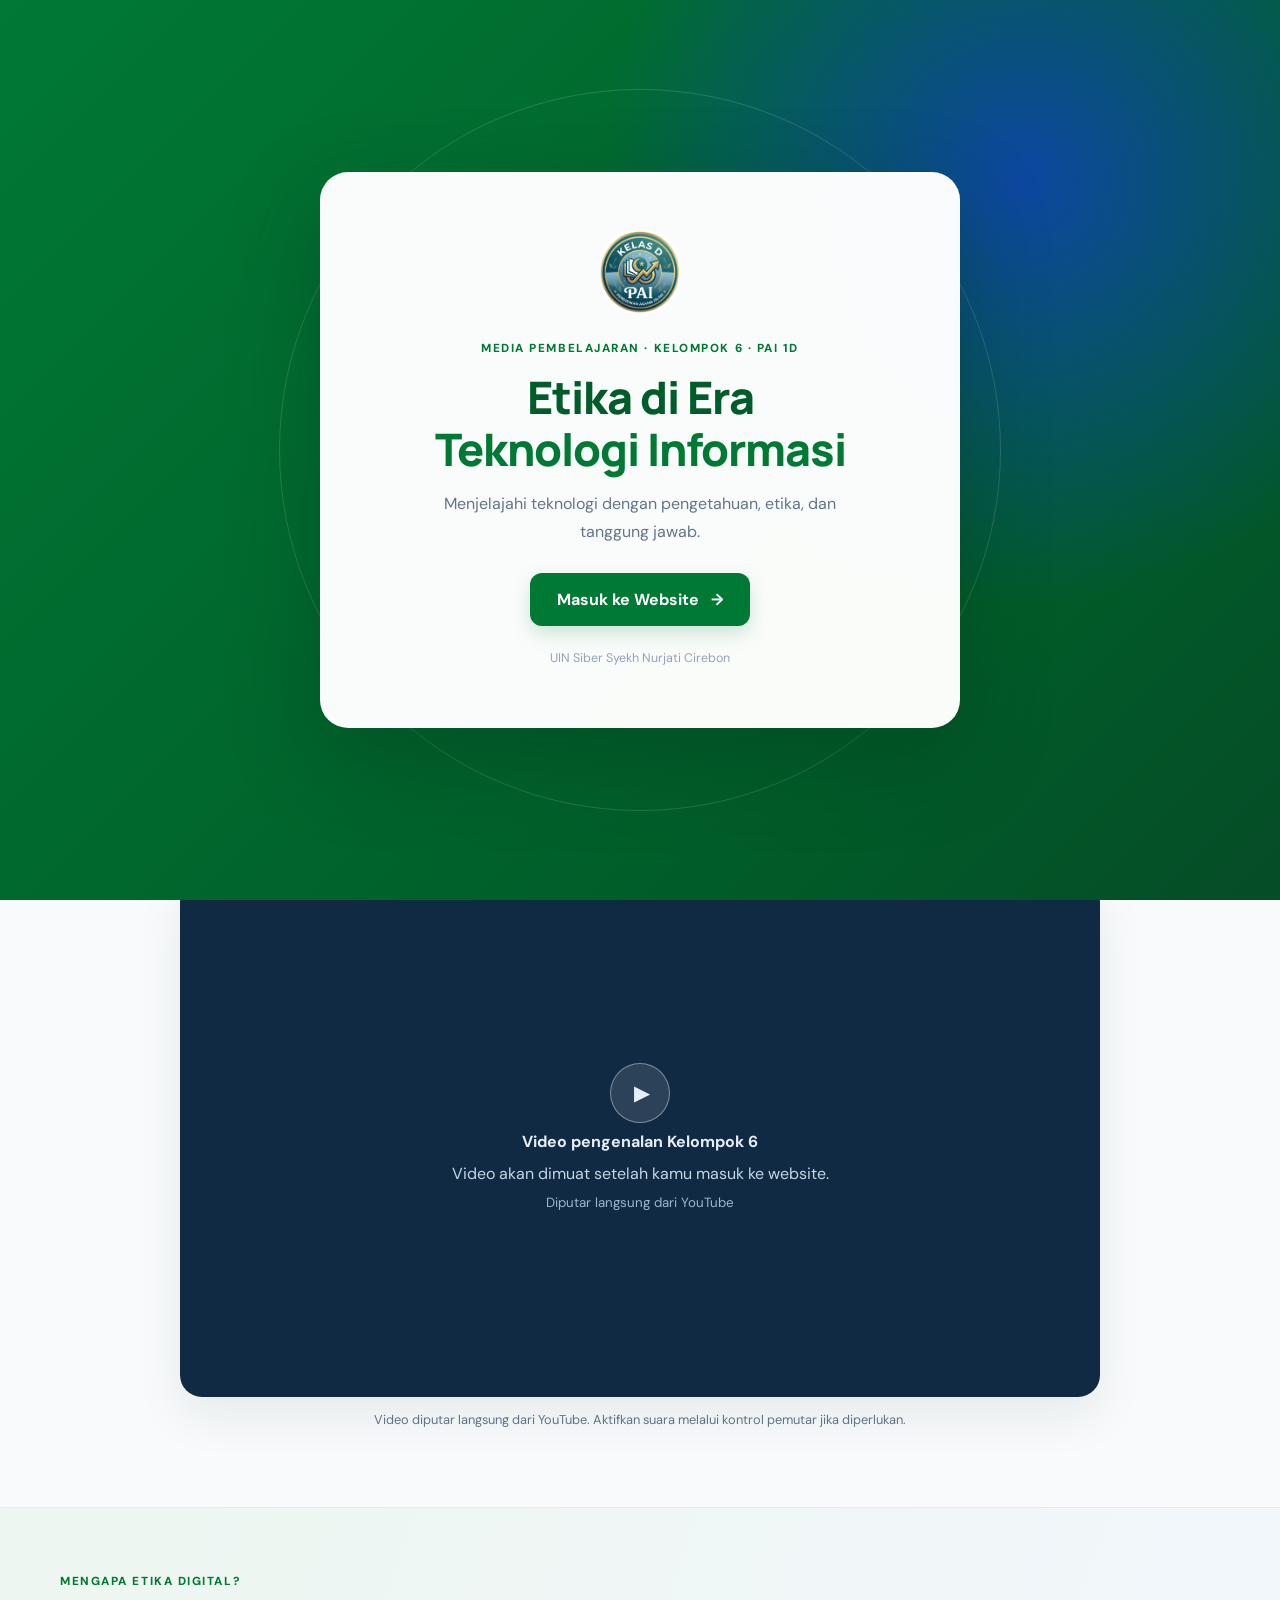
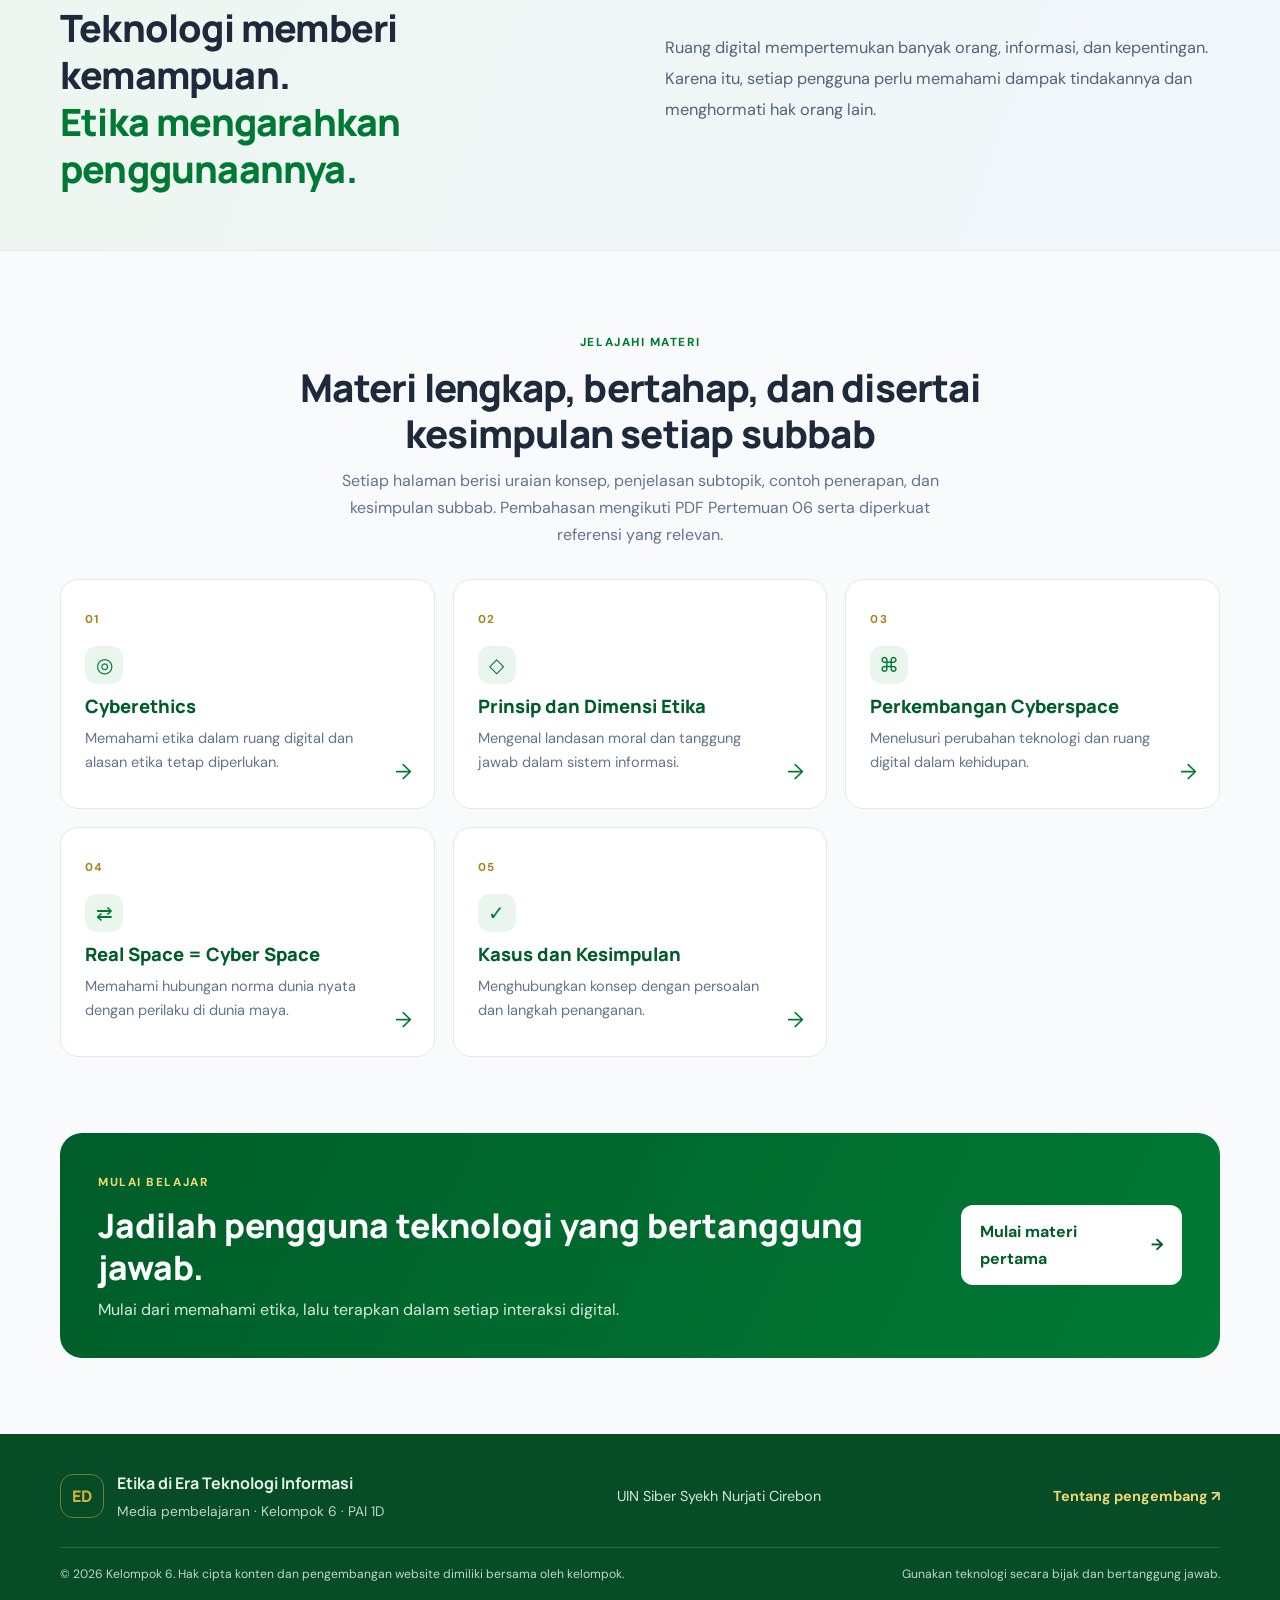
==== commit 23c26079: "comit jeh" ====
--- a/index.html
+++ b/index.html
@@ -99,15 +99,17 @@
 
   <section class="video-section section-wrap" id="video-intro">
     <div class="section-heading"><span class="eyebrow">MULAI DARI SINI</span><h2>Kenali isi website ini</h2><p>Saksikan video pengantar sebelum menjelajahi materi Etika di Era Teknologi Informasi.</p></div>
-    <div class="video-frame">
-      <video id="introVideo" controls playsinline preload="none" aria-label="Video pengenalan website">
-        <source src="assets/video/video-pengenalan.mp4" type="video/mp4">
-        Browser Anda belum mendukung pemutaran video.
-      </video>
-      <div class="video-placeholder" id="videoPlaceholder"><span class="placeholder-play">▶</span><strong>Video pengenalan</strong><p>Video akan ditampilkan di area ini.</p><small>File: assets/video/video-pengenalan.mp4</small></div>
+    <div class="video-frame youtube-video-frame">
+      <div class="youtube-player" id="youtubePlayer" aria-label="Pemutar video YouTube"></div>
+      <div class="video-placeholder" id="videoPlaceholder">
+        <span class="placeholder-play" aria-hidden="true">▶</span>
+        <strong>Video pengenalan Kelompok 6</strong>
+        <p>Video akan dimuat setelah kamu masuk ke website.</p>
+        <small>Diputar langsung dari YouTube</small>
+      </div>
       <div class="video-status" id="videoStatus" aria-live="polite"></div>
     </div>
-    <p class="video-note">Jika video tidak mulai otomatis, tekan tombol putar pada pemutar video.</p>
+    <p class="video-note">Video diputar langsung dari YouTube. Aktifkan suara melalui kontrol pemutar jika diperlukan.</p>
   </section>
 
   <section class="intro-band"><div class="section-wrap intro-band-inner"><div><span class="eyebrow">MENGAPA ETIKA DIGITAL?</span><h2>Teknologi memberi kemampuan.<br><span>Etika mengarahkan penggunaannya.</span></h2></div><p>Ruang digital mempertemukan banyak orang, informasi, dan kepentingan. Karena itu, setiap pengguna perlu memahami dampak tindakannya dan menghormati hak orang lain.</p></div></section>
--- a/css/style.css
+++ b/css/style.css
@@ -349,3 +349,27 @@
     will-change: auto;
   }
 }
+
+
+
+/* YouTube embed: responsif 16:9 dan baru dimuat setelah Welcome Screen selesai. */
+.youtube-video-frame {
+  isolation: isolate;
+}
+.youtube-player {
+  position: absolute;
+  inset: 0;
+  z-index: 2;
+  width: 100%;
+  height: 100%;
+}
+.youtube-player iframe {
+  display: block;
+  width: 100%;
+  height: 100%;
+  border: 0;
+  background: #102a43;
+}
+.youtube-video-frame .video-placeholder {
+  z-index: 3;
+}
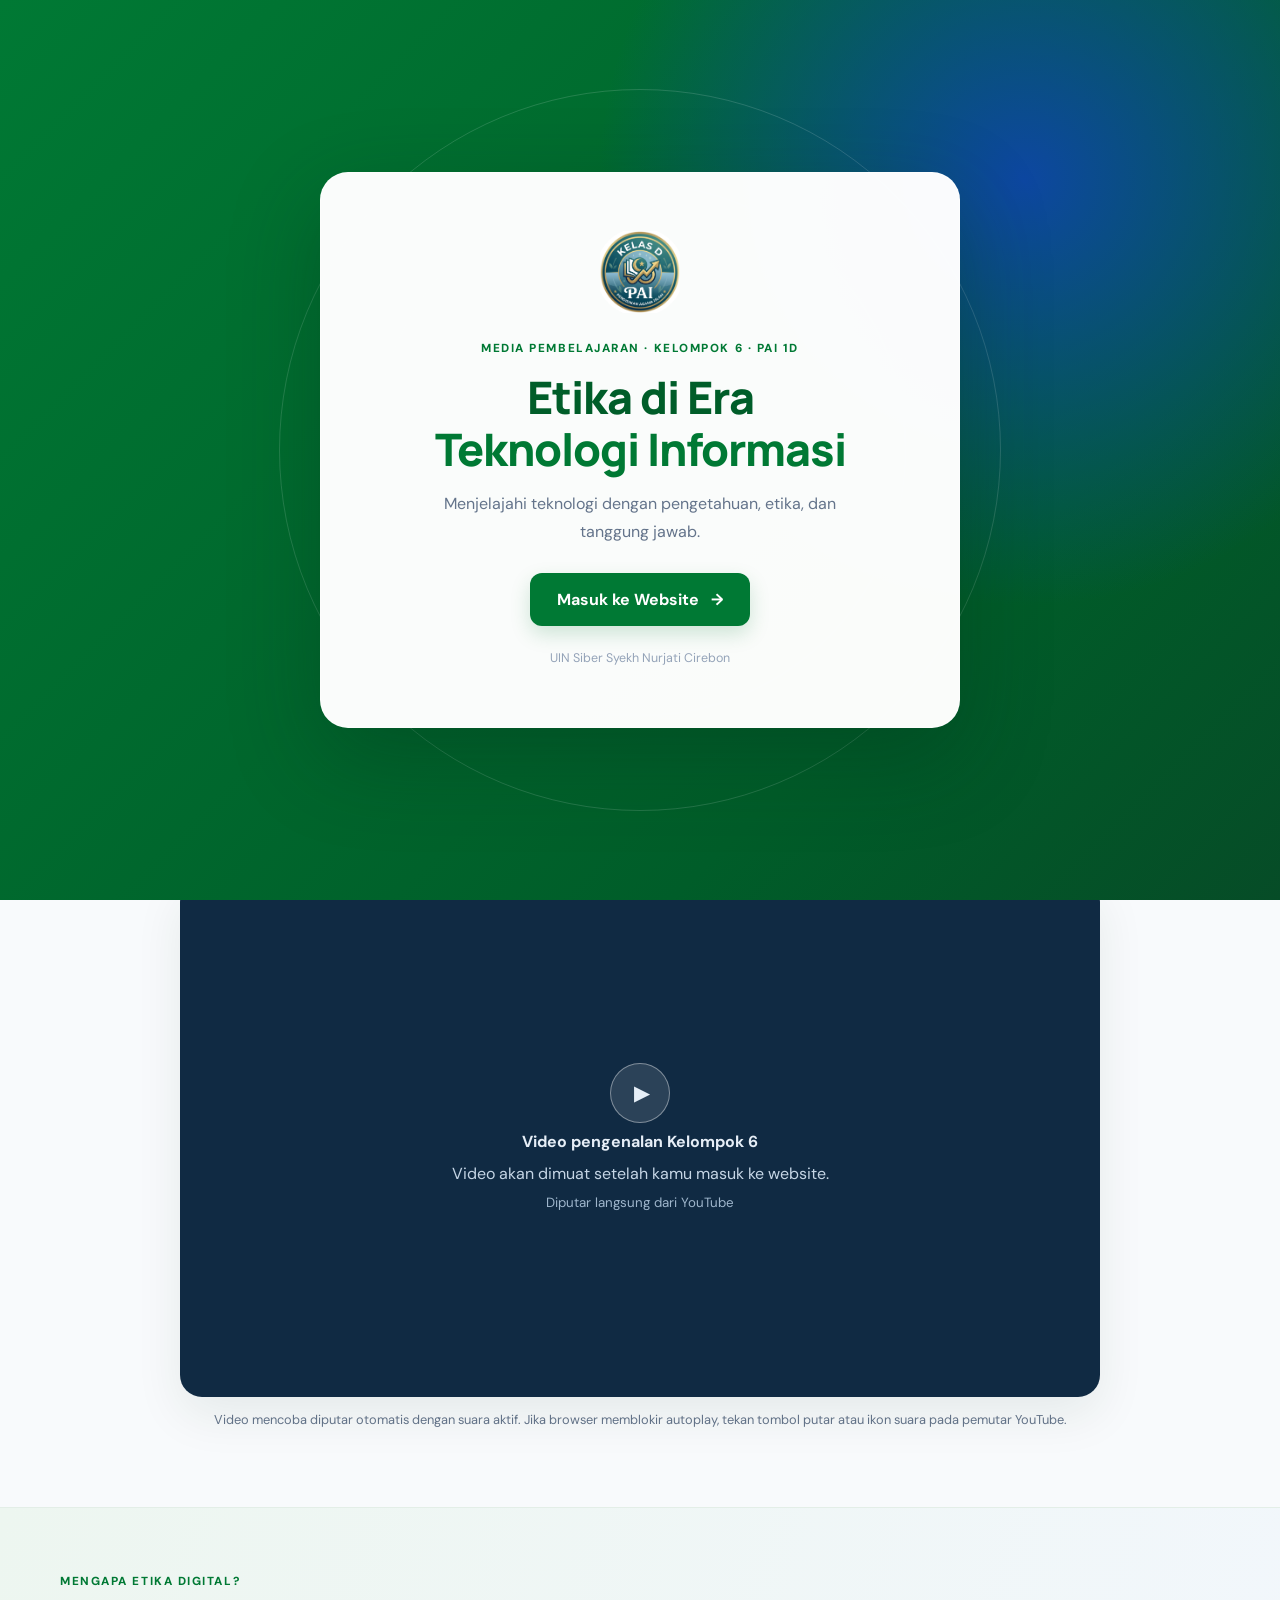
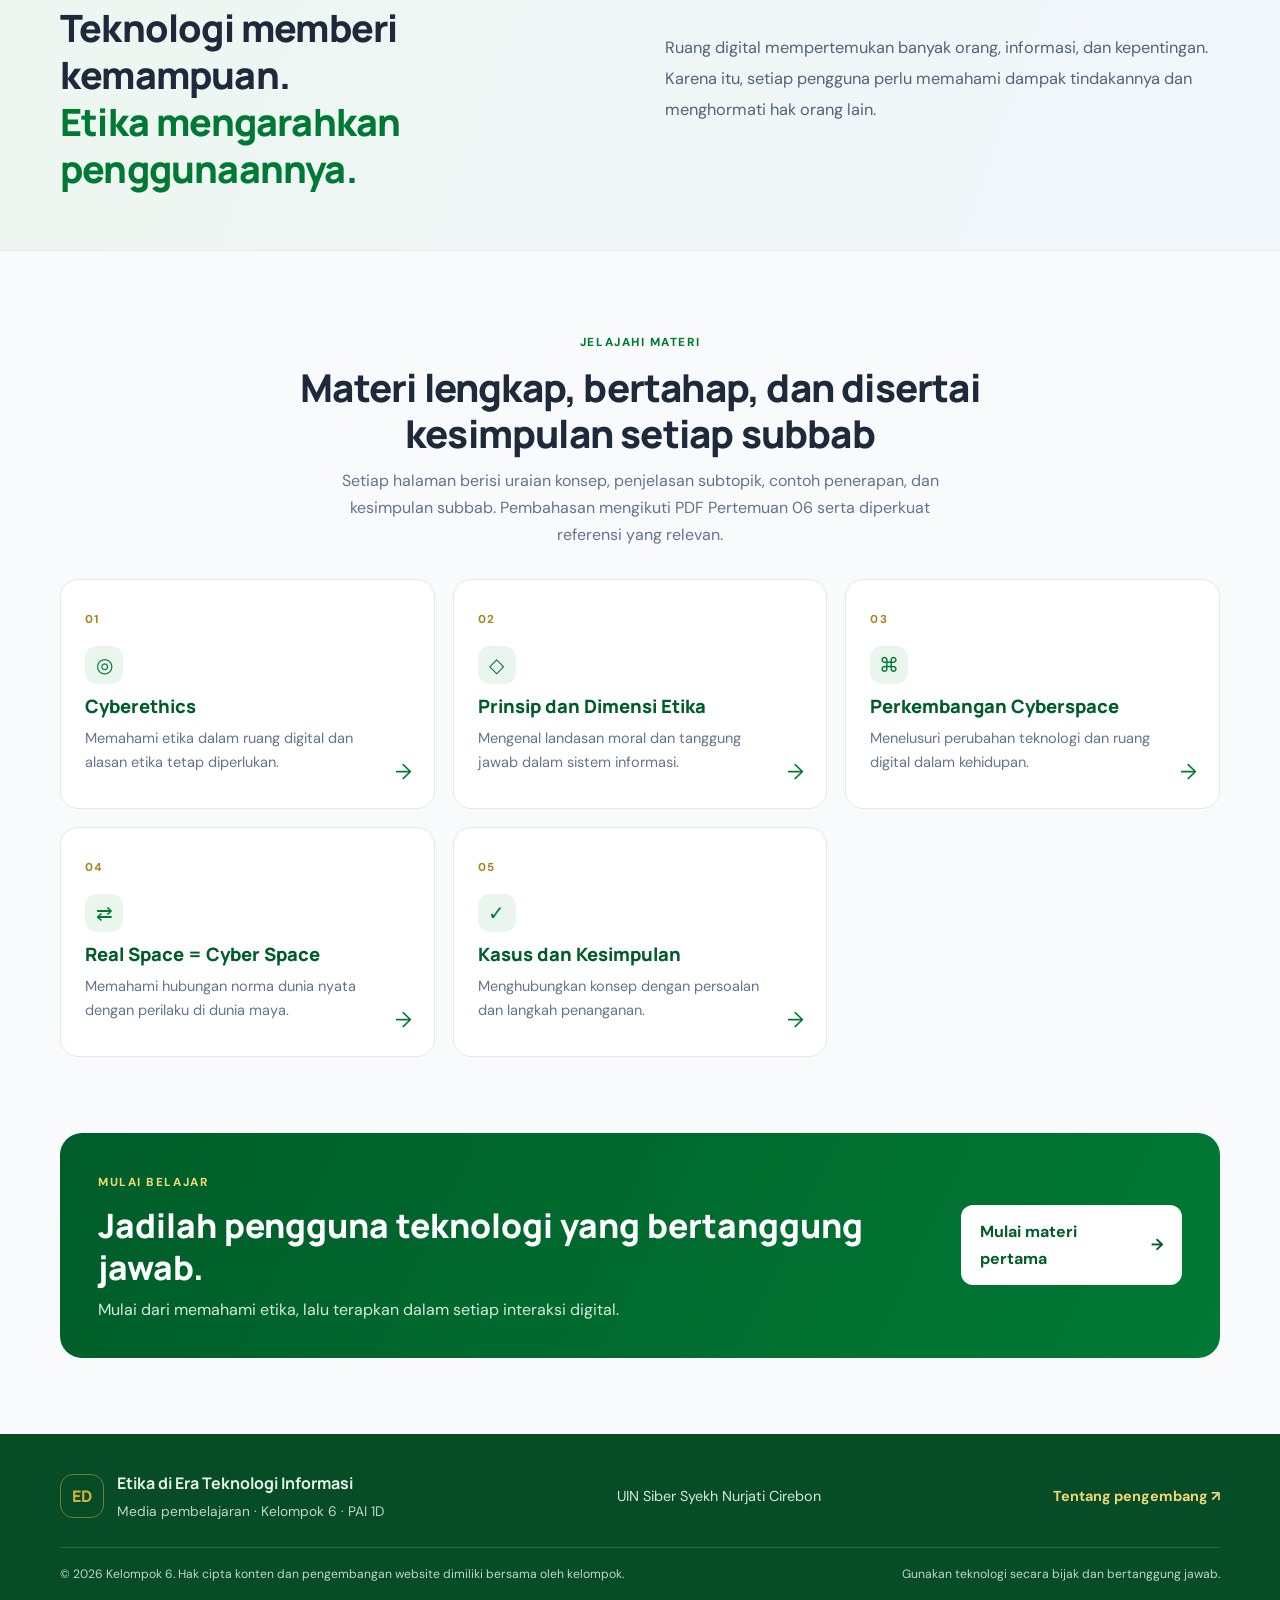
==== commit fb4915bd: "coomit jeh" ====
--- a/index.html
+++ b/index.html
@@ -109,7 +109,7 @@
       </div>
       <div class="video-status" id="videoStatus" aria-live="polite"></div>
     </div>
-    <p class="video-note">Video diputar langsung dari YouTube. Aktifkan suara melalui kontrol pemutar jika diperlukan.</p>
+    <p class="video-note">Video mencoba diputar otomatis dengan suara aktif. Jika browser memblokir autoplay, tekan tombol putar atau ikon suara pada pemutar YouTube.</p>
   </section>
 
   <section class="intro-band"><div class="section-wrap intro-band-inner"><div><span class="eyebrow">MENGAPA ETIKA DIGITAL?</span><h2>Teknologi memberi kemampuan.<br><span>Etika mengarahkan penggunaannya.</span></h2></div><p>Ruang digital mempertemukan banyak orang, informasi, dan kepentingan. Karena itu, setiap pengguna perlu memahami dampak tindakannya dan menghormati hak orang lain.</p></div></section>
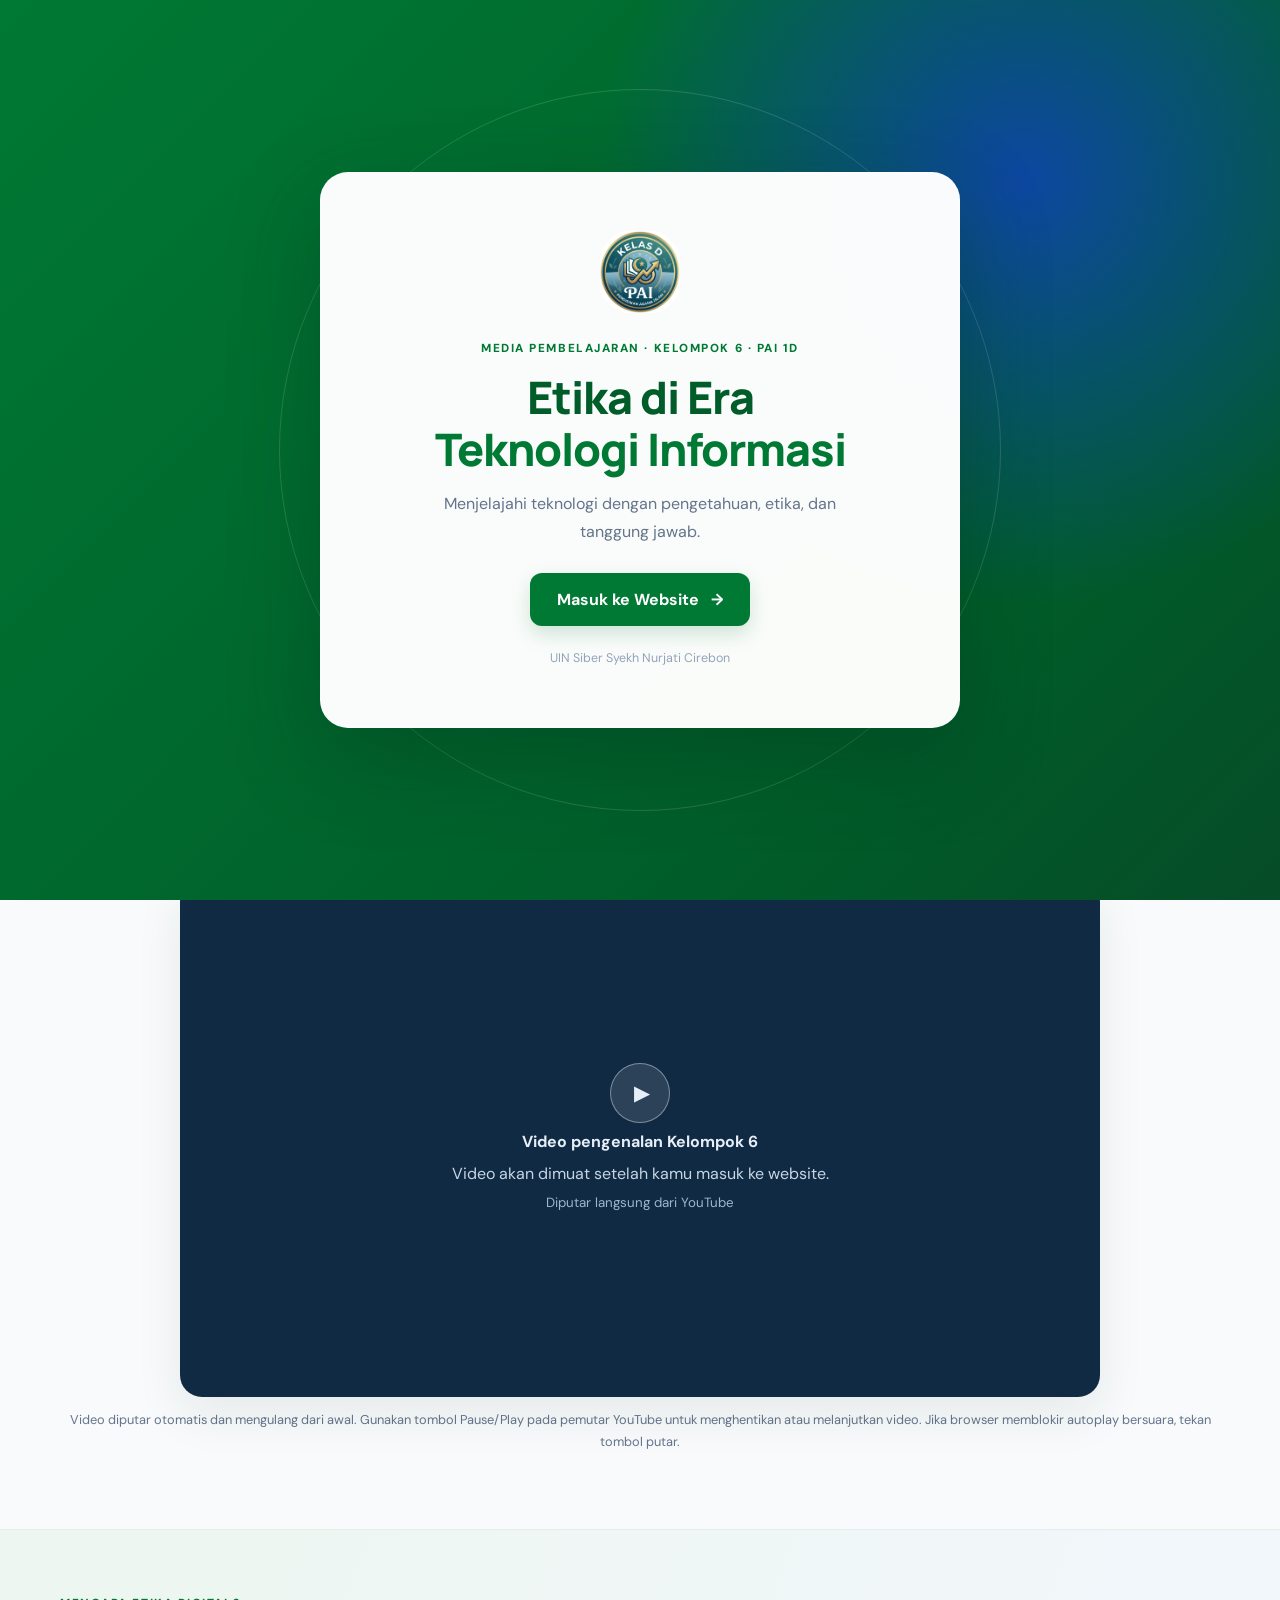
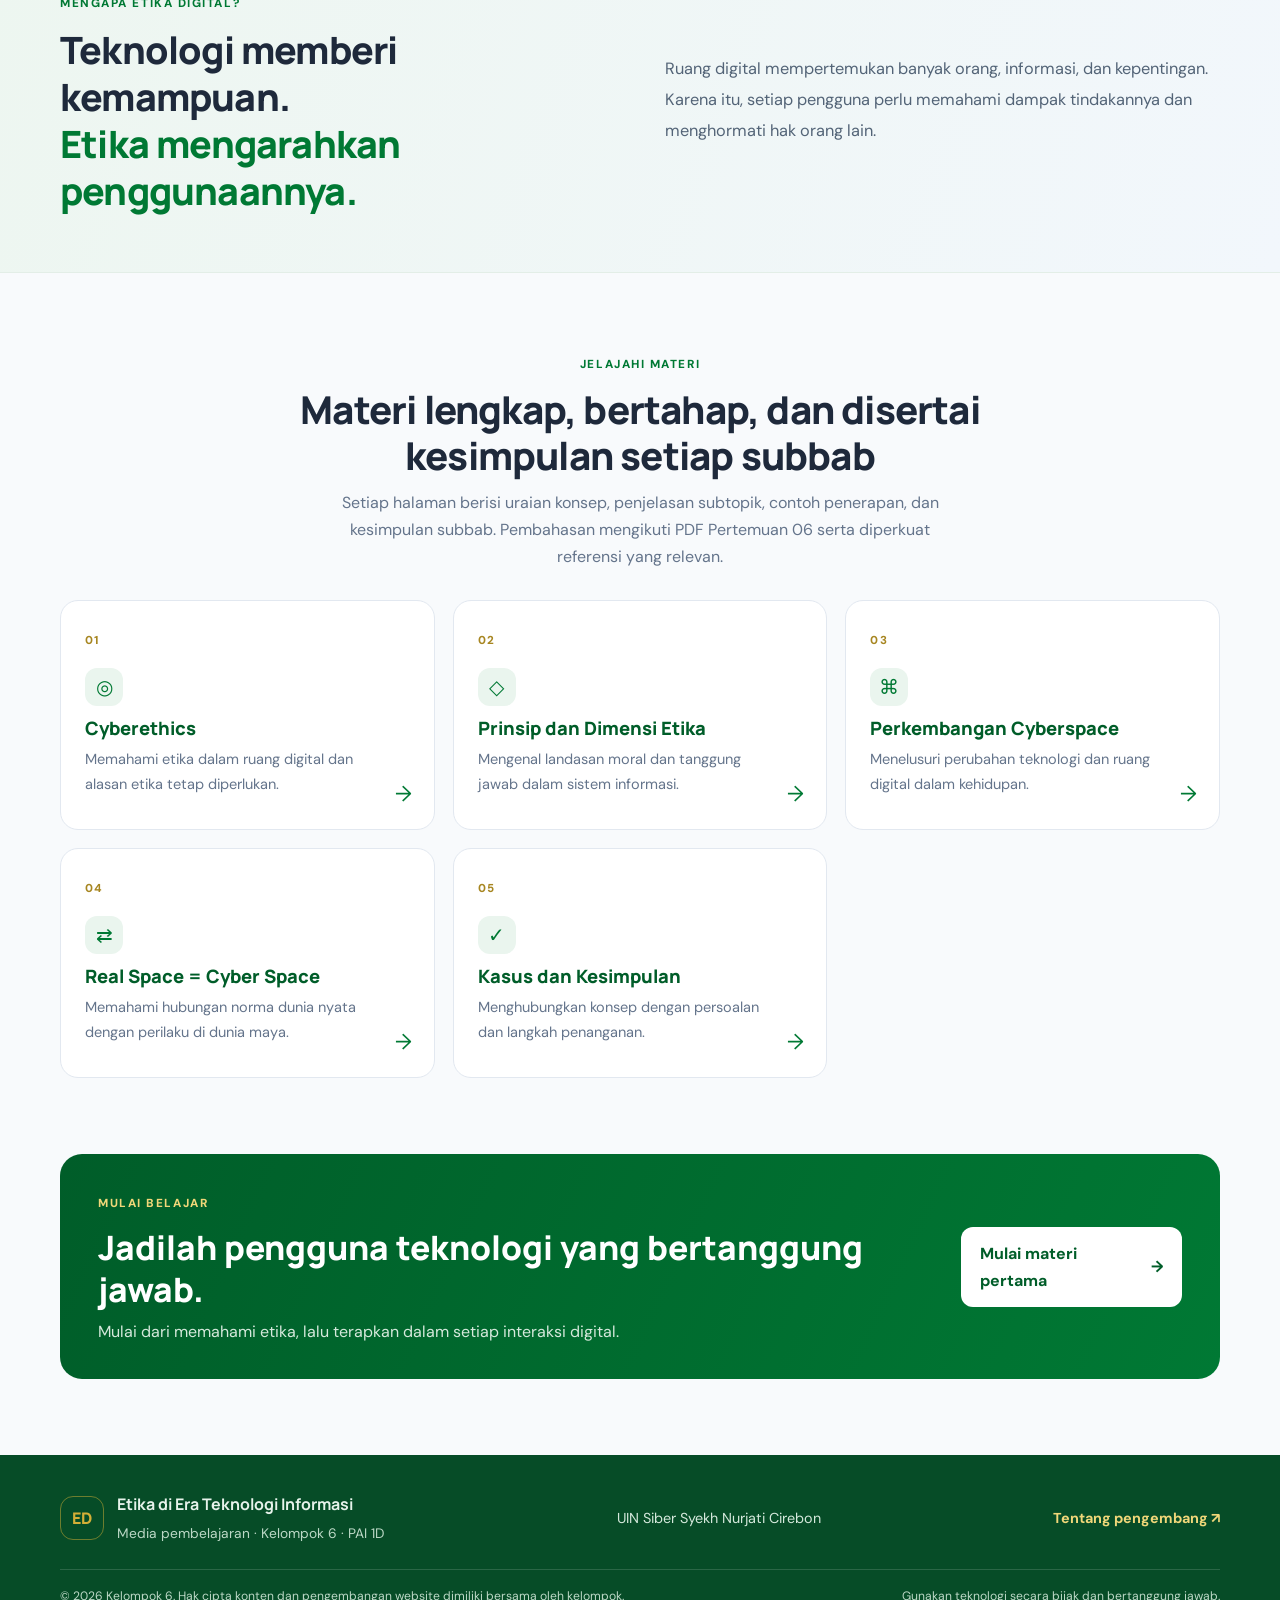
==== commit 5dfea8fa: "comit cuy" ====
--- a/index.html
+++ b/index.html
@@ -109,7 +109,7 @@
       </div>
       <div class="video-status" id="videoStatus" aria-live="polite"></div>
     </div>
-    <p class="video-note">Video mencoba diputar otomatis dengan suara aktif. Jika browser memblokir autoplay, tekan tombol putar atau ikon suara pada pemutar YouTube.</p>
+    <p class="video-note">Video diputar otomatis dan mengulang dari awal. Gunakan tombol Pause/Play pada pemutar YouTube untuk menghentikan atau melanjutkan video. Jika browser memblokir autoplay bersuara, tekan tombol putar.</p>
   </section>
 
   <section class="intro-band"><div class="section-wrap intro-band-inner"><div><span class="eyebrow">MENGAPA ETIKA DIGITAL?</span><h2>Teknologi memberi kemampuan.<br><span>Etika mengarahkan penggunaannya.</span></h2></div><p>Ruang digital mempertemukan banyak orang, informasi, dan kepentingan. Karena itu, setiap pengguna perlu memahami dampak tindakannya dan menghormati hak orang lain.</p></div></section>
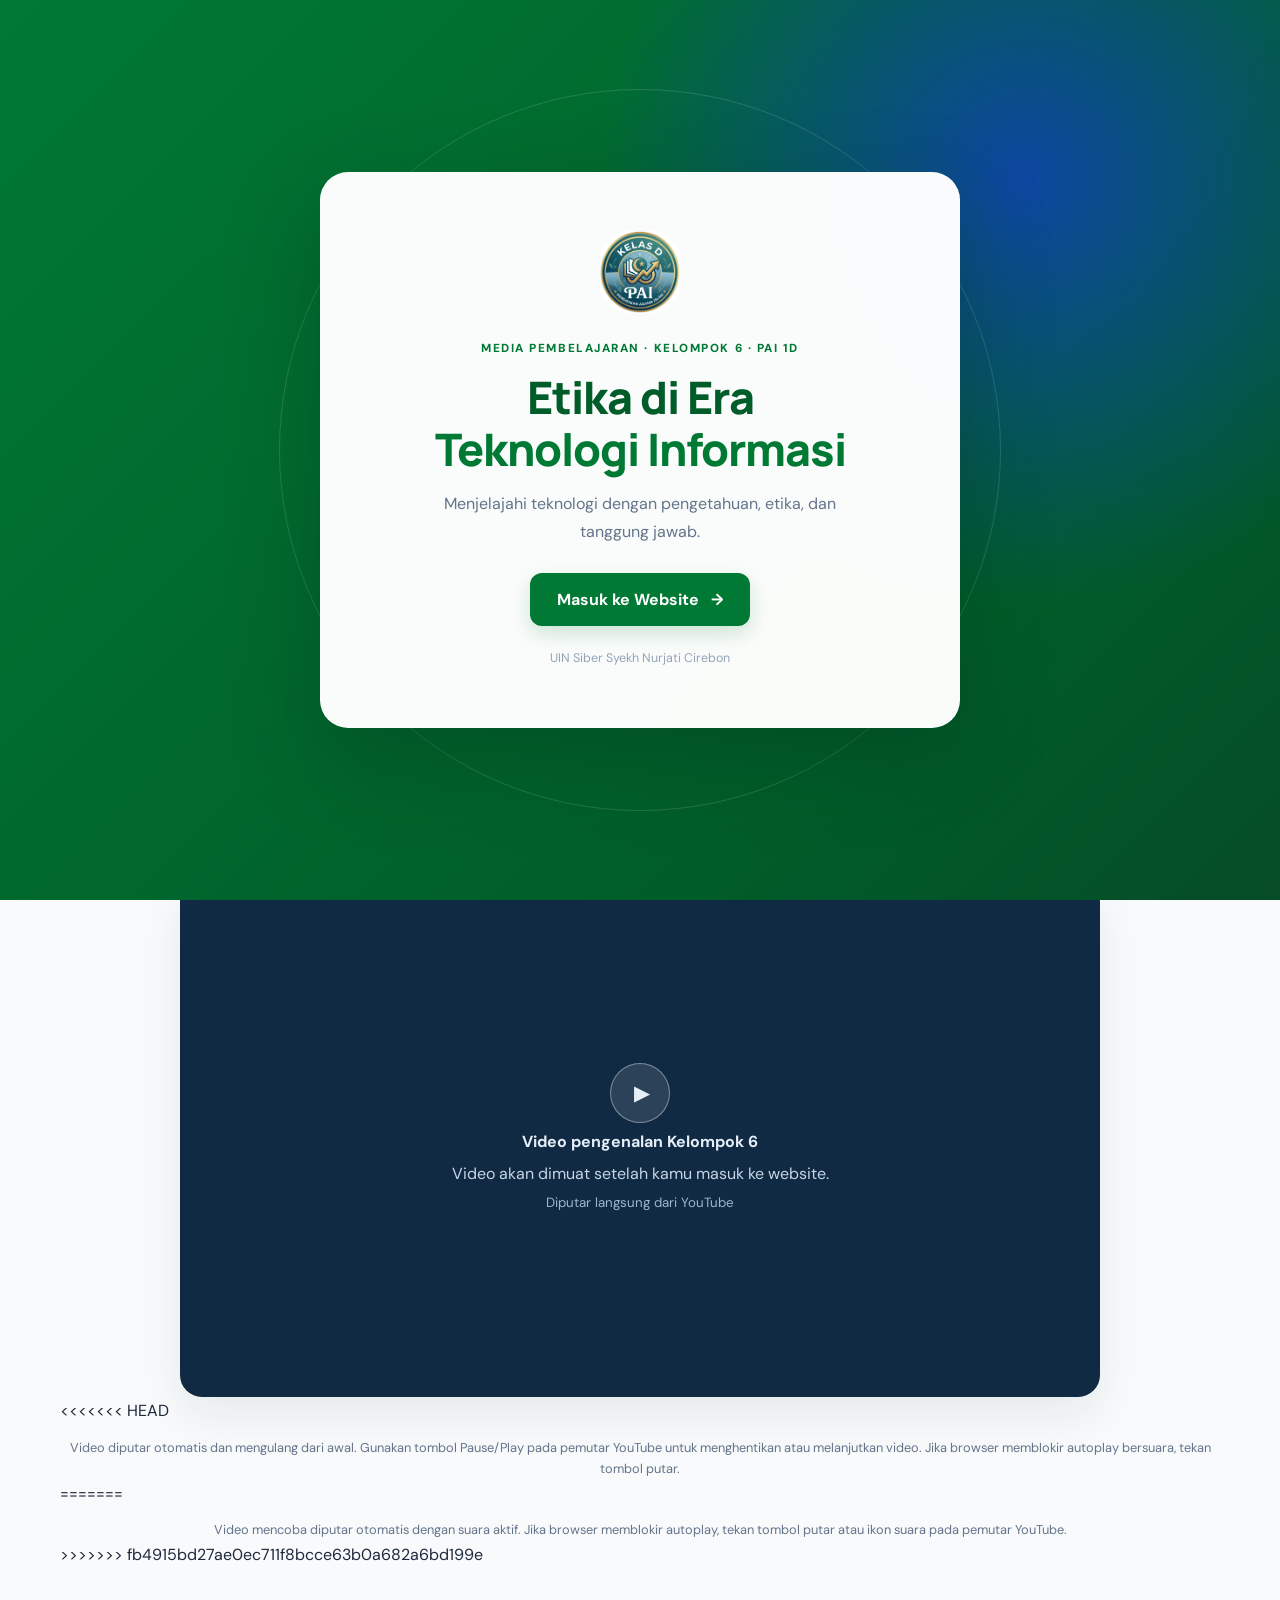
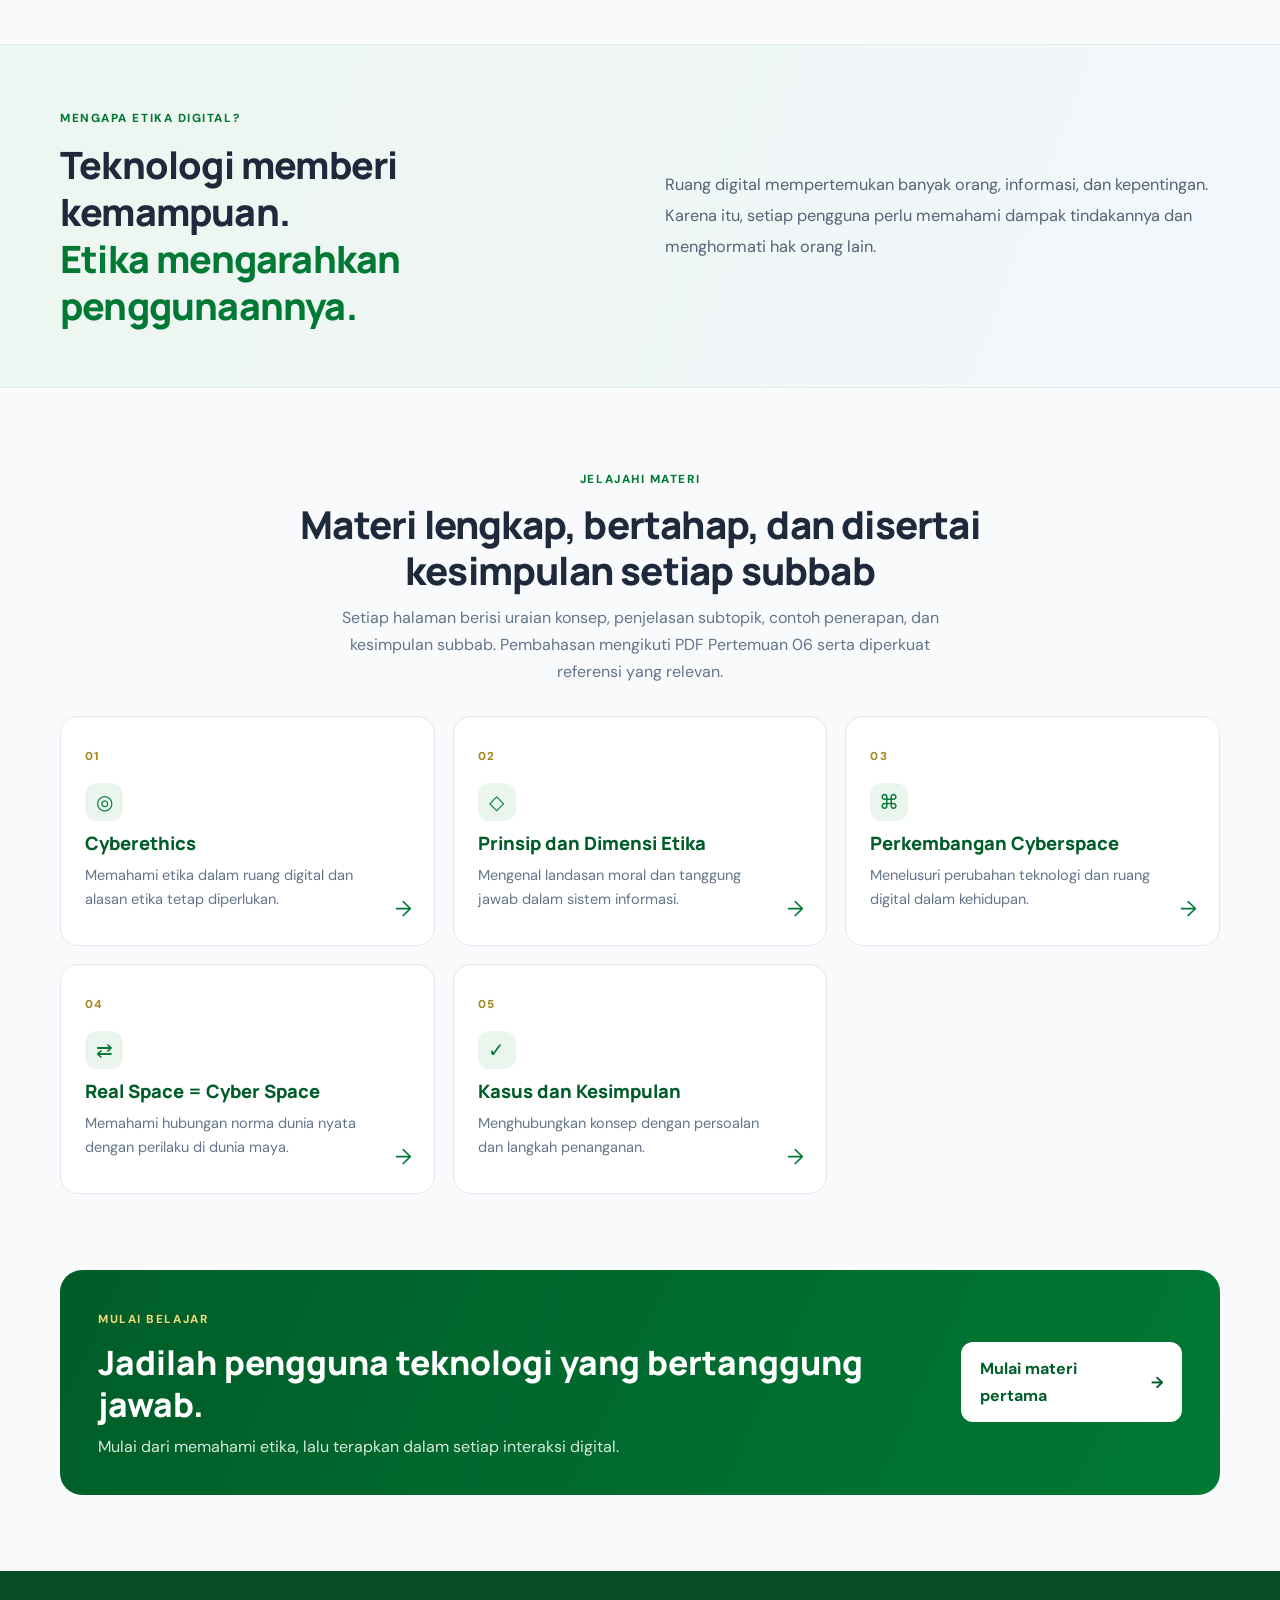
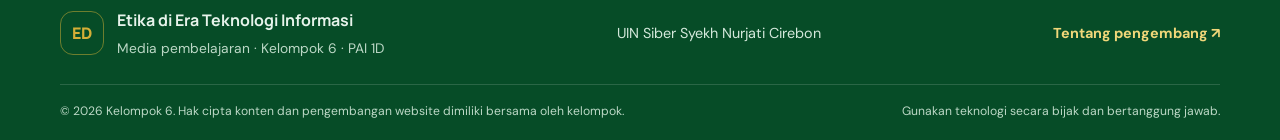
==== commit c29e84d9: "Merge branch 'main' of https://github.com/Fakhri-Ker/pai1d-kel6" ====
--- a/index.html
+++ b/index.html
@@ -109,7 +109,11 @@
       </div>
       <div class="video-status" id="videoStatus" aria-live="polite"></div>
     </div>
+<<<<<<< HEAD
     <p class="video-note">Video diputar otomatis dan mengulang dari awal. Gunakan tombol Pause/Play pada pemutar YouTube untuk menghentikan atau melanjutkan video. Jika browser memblokir autoplay bersuara, tekan tombol putar.</p>
+=======
+    <p class="video-note">Video mencoba diputar otomatis dengan suara aktif. Jika browser memblokir autoplay, tekan tombol putar atau ikon suara pada pemutar YouTube.</p>
+>>>>>>> fb4915bd27ae0ec711f8bcce63b0a682a6bd199e
   </section>
 
   <section class="intro-band"><div class="section-wrap intro-band-inner"><div><span class="eyebrow">MENGAPA ETIKA DIGITAL?</span><h2>Teknologi memberi kemampuan.<br><span>Etika mengarahkan penggunaannya.</span></h2></div><p>Ruang digital mempertemukan banyak orang, informasi, dan kepentingan. Karena itu, setiap pengguna perlu memahami dampak tindakannya dan menghormati hak orang lain.</p></div></section>
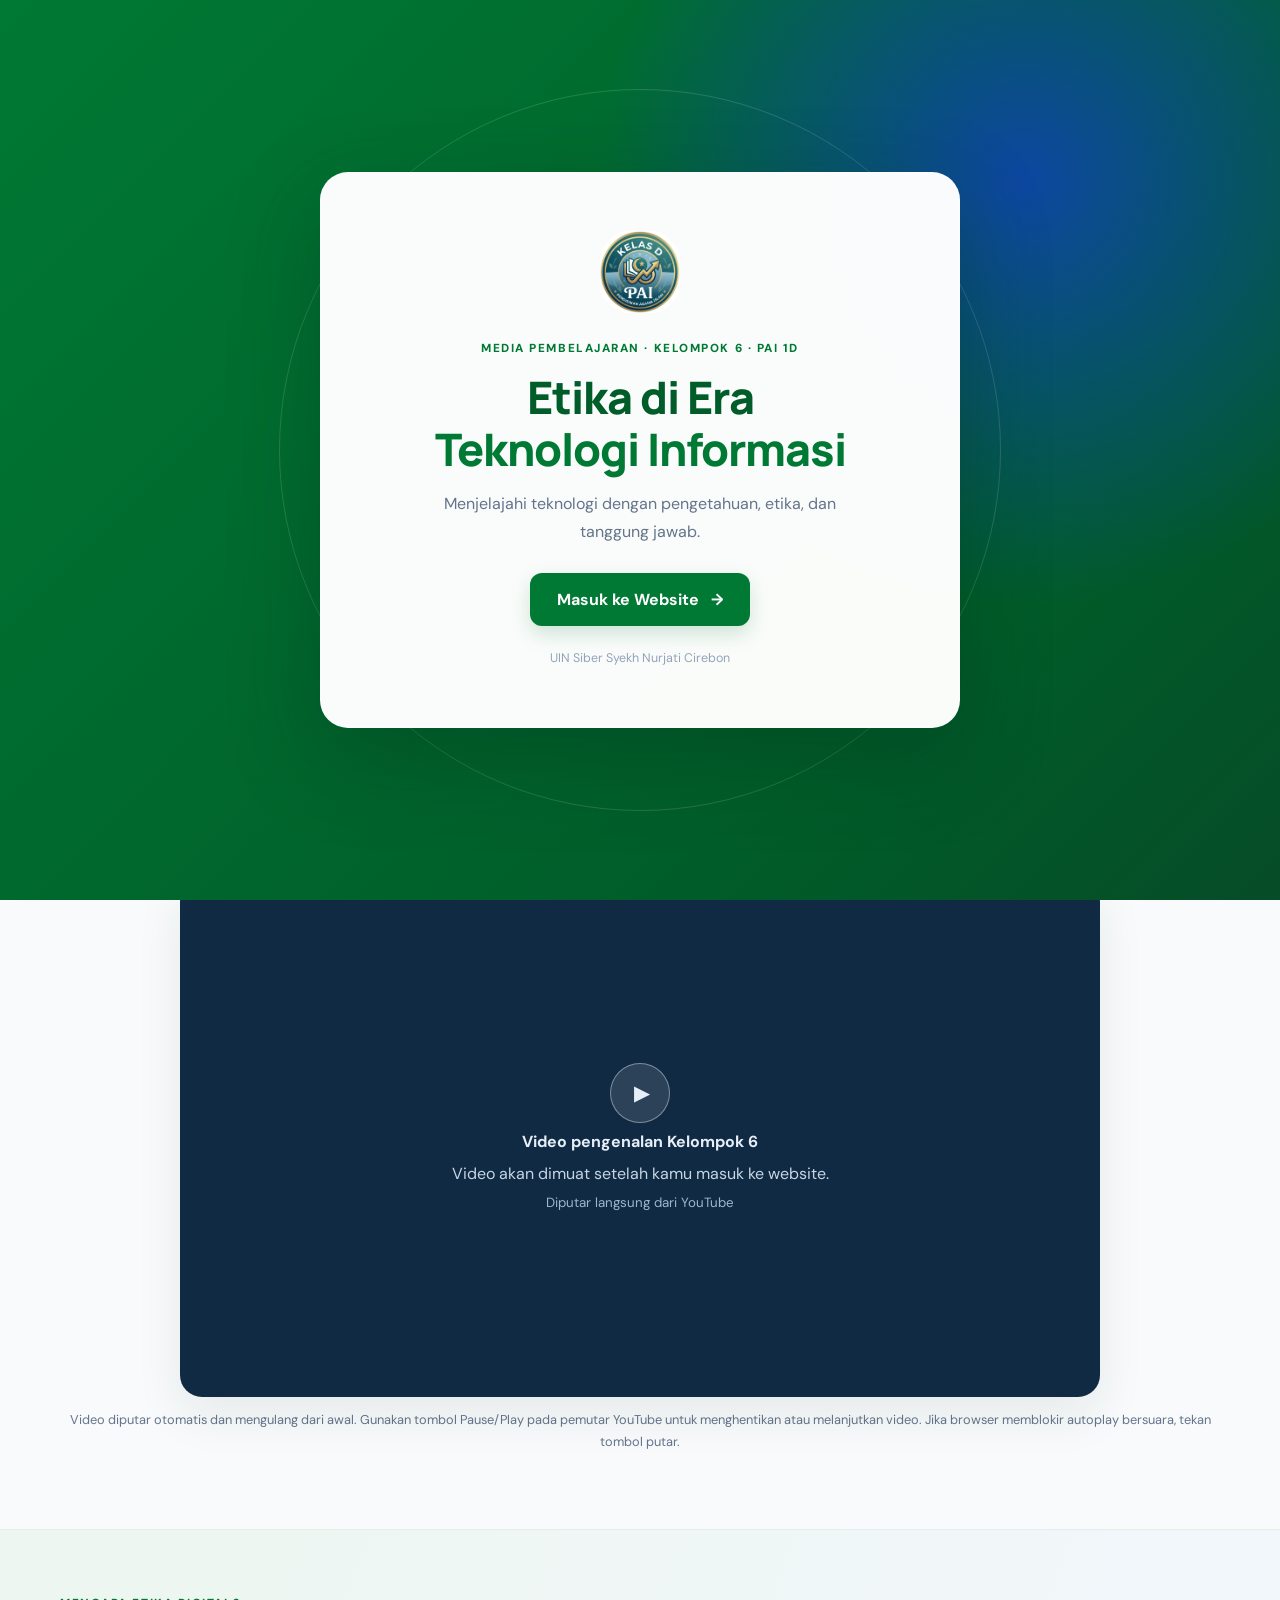
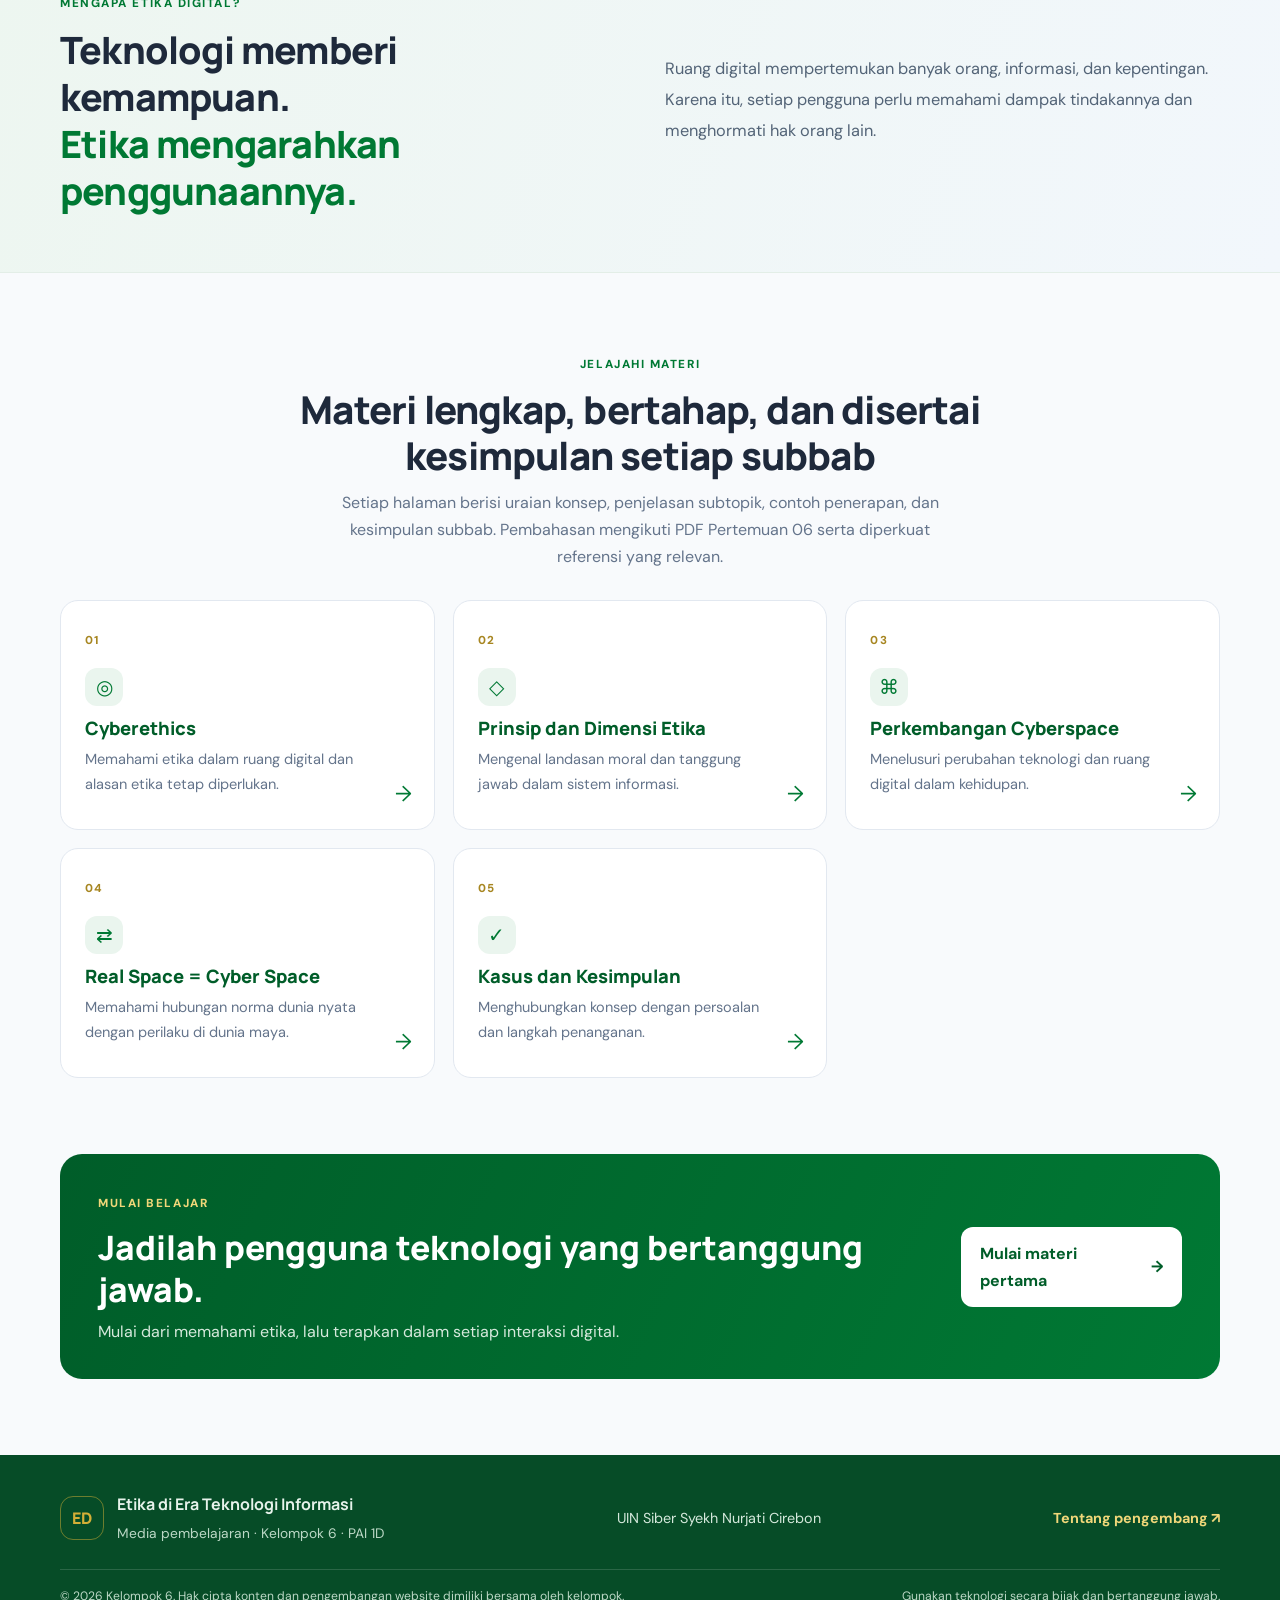
==== commit 230e5e7a: "commit lagi" ====
--- a/index.html
+++ b/index.html
@@ -109,11 +109,7 @@
       </div>
       <div class="video-status" id="videoStatus" aria-live="polite"></div>
     </div>
-<<<<<<< HEAD
     <p class="video-note">Video diputar otomatis dan mengulang dari awal. Gunakan tombol Pause/Play pada pemutar YouTube untuk menghentikan atau melanjutkan video. Jika browser memblokir autoplay bersuara, tekan tombol putar.</p>
-=======
-    <p class="video-note">Video mencoba diputar otomatis dengan suara aktif. Jika browser memblokir autoplay, tekan tombol putar atau ikon suara pada pemutar YouTube.</p>
->>>>>>> fb4915bd27ae0ec711f8bcce63b0a682a6bd199e
   </section>
 
   <section class="intro-band"><div class="section-wrap intro-band-inner"><div><span class="eyebrow">MENGAPA ETIKA DIGITAL?</span><h2>Teknologi memberi kemampuan.<br><span>Etika mengarahkan penggunaannya.</span></h2></div><p>Ruang digital mempertemukan banyak orang, informasi, dan kepentingan. Karena itu, setiap pengguna perlu memahami dampak tindakannya dan menghormati hak orang lain.</p></div></section>
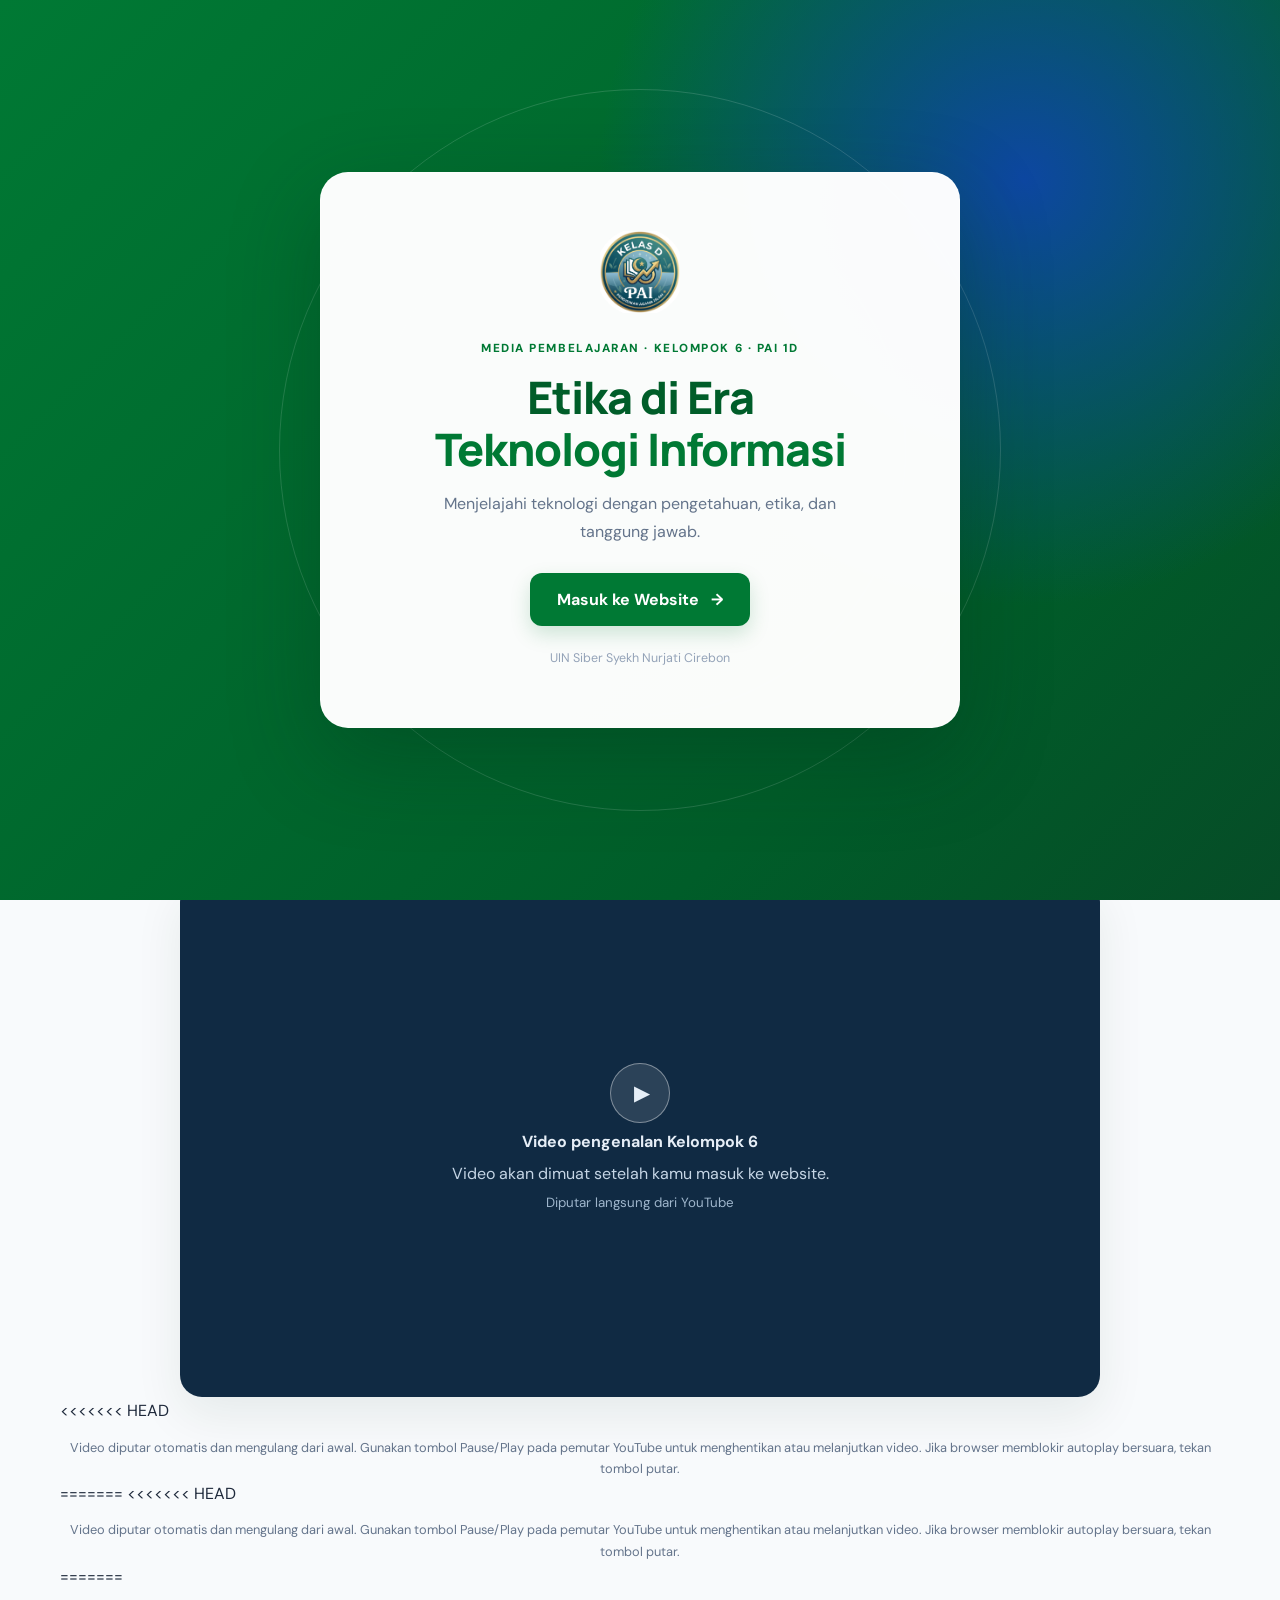
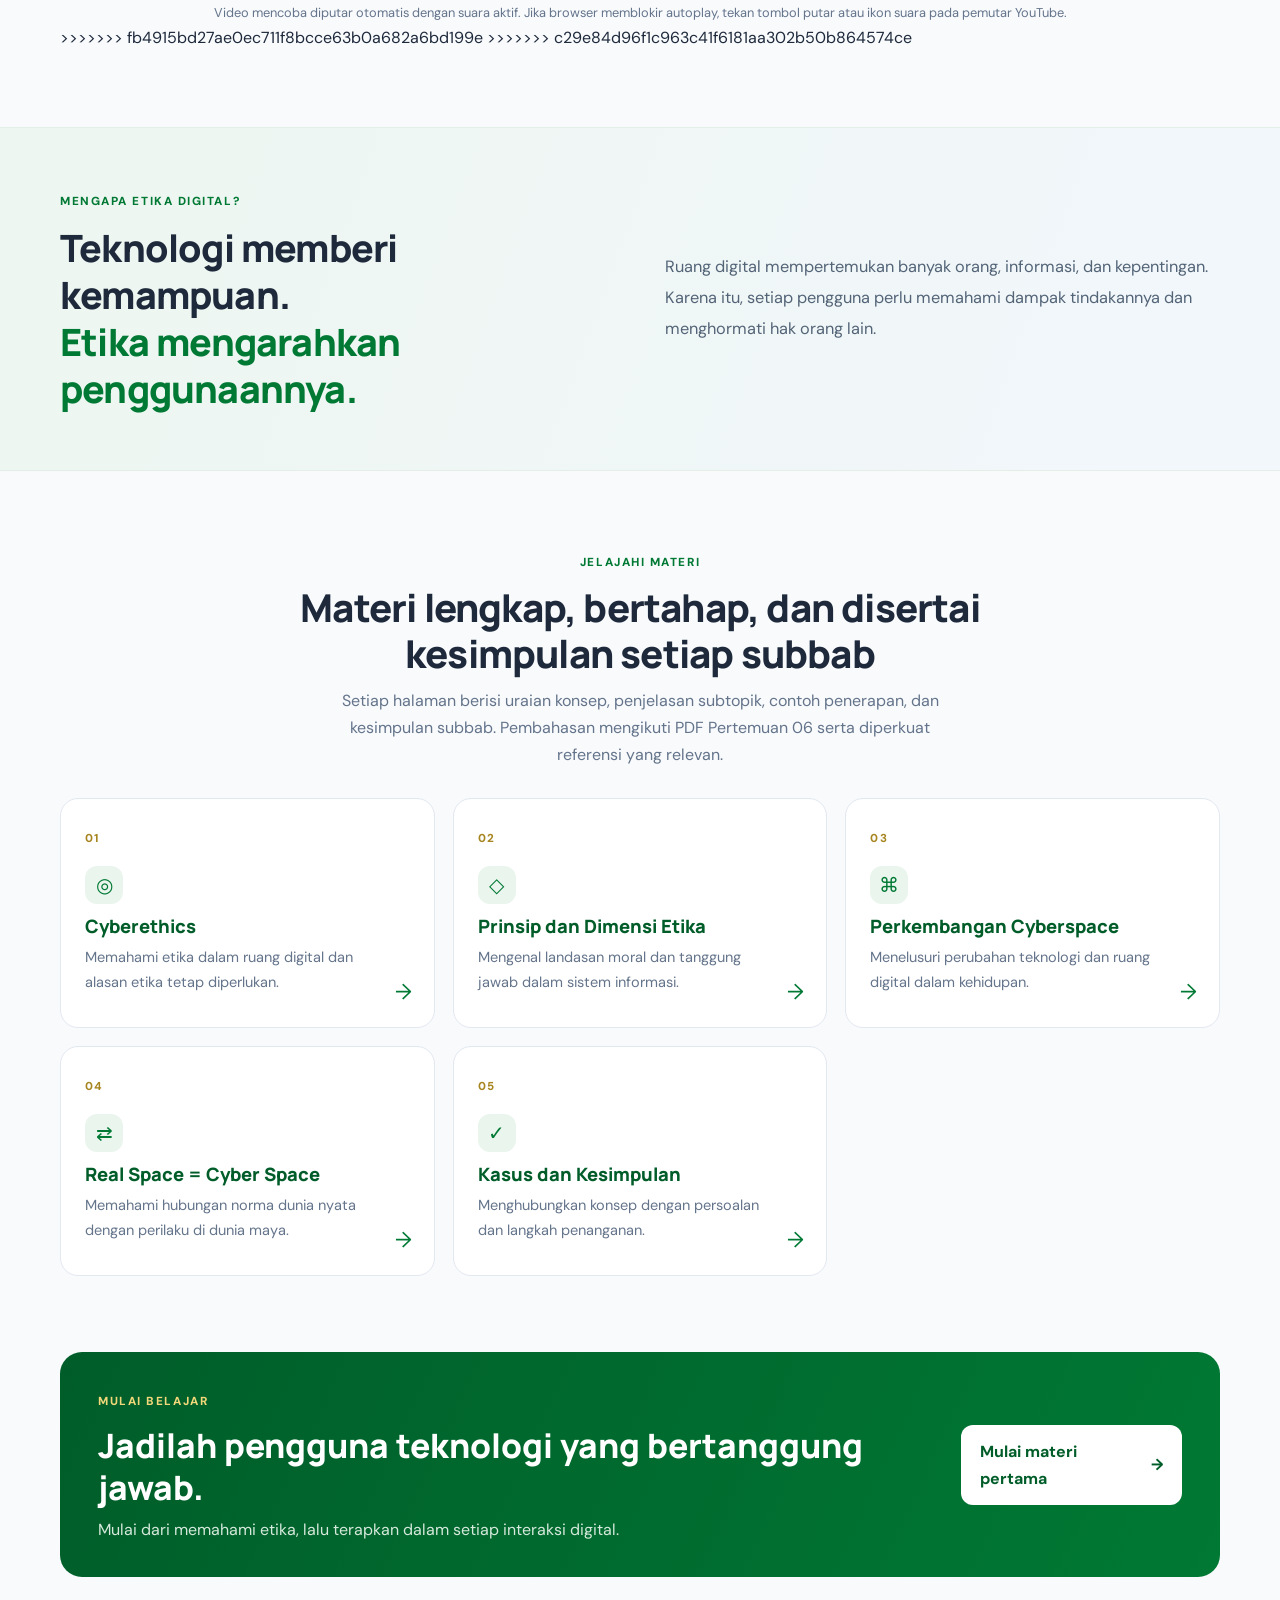
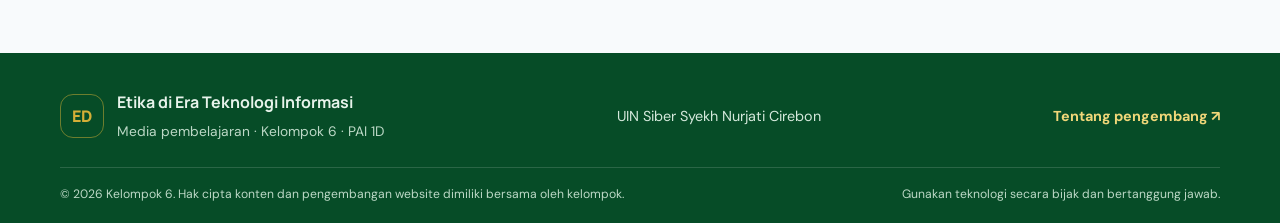
==== commit 4b5e34fc: "Merge branch 'main' of https://github.com/Fakhri-Ker/pai1d-kel6" ====
--- a/index.html
+++ b/index.html
@@ -109,7 +109,15 @@
       </div>
       <div class="video-status" id="videoStatus" aria-live="polite"></div>
     </div>
+<<<<<<< HEAD
     <p class="video-note">Video diputar otomatis dan mengulang dari awal. Gunakan tombol Pause/Play pada pemutar YouTube untuk menghentikan atau melanjutkan video. Jika browser memblokir autoplay bersuara, tekan tombol putar.</p>
+=======
+<<<<<<< HEAD
+    <p class="video-note">Video diputar otomatis dan mengulang dari awal. Gunakan tombol Pause/Play pada pemutar YouTube untuk menghentikan atau melanjutkan video. Jika browser memblokir autoplay bersuara, tekan tombol putar.</p>
+=======
+    <p class="video-note">Video mencoba diputar otomatis dengan suara aktif. Jika browser memblokir autoplay, tekan tombol putar atau ikon suara pada pemutar YouTube.</p>
+>>>>>>> fb4915bd27ae0ec711f8bcce63b0a682a6bd199e
+>>>>>>> c29e84d96f1c963c41f6181aa302b50b864574ce
   </section>
 
   <section class="intro-band"><div class="section-wrap intro-band-inner"><div><span class="eyebrow">MENGAPA ETIKA DIGITAL?</span><h2>Teknologi memberi kemampuan.<br><span>Etika mengarahkan penggunaannya.</span></h2></div><p>Ruang digital mempertemukan banyak orang, informasi, dan kepentingan. Karena itu, setiap pengguna perlu memahami dampak tindakannya dan menghormati hak orang lain.</p></div></section>
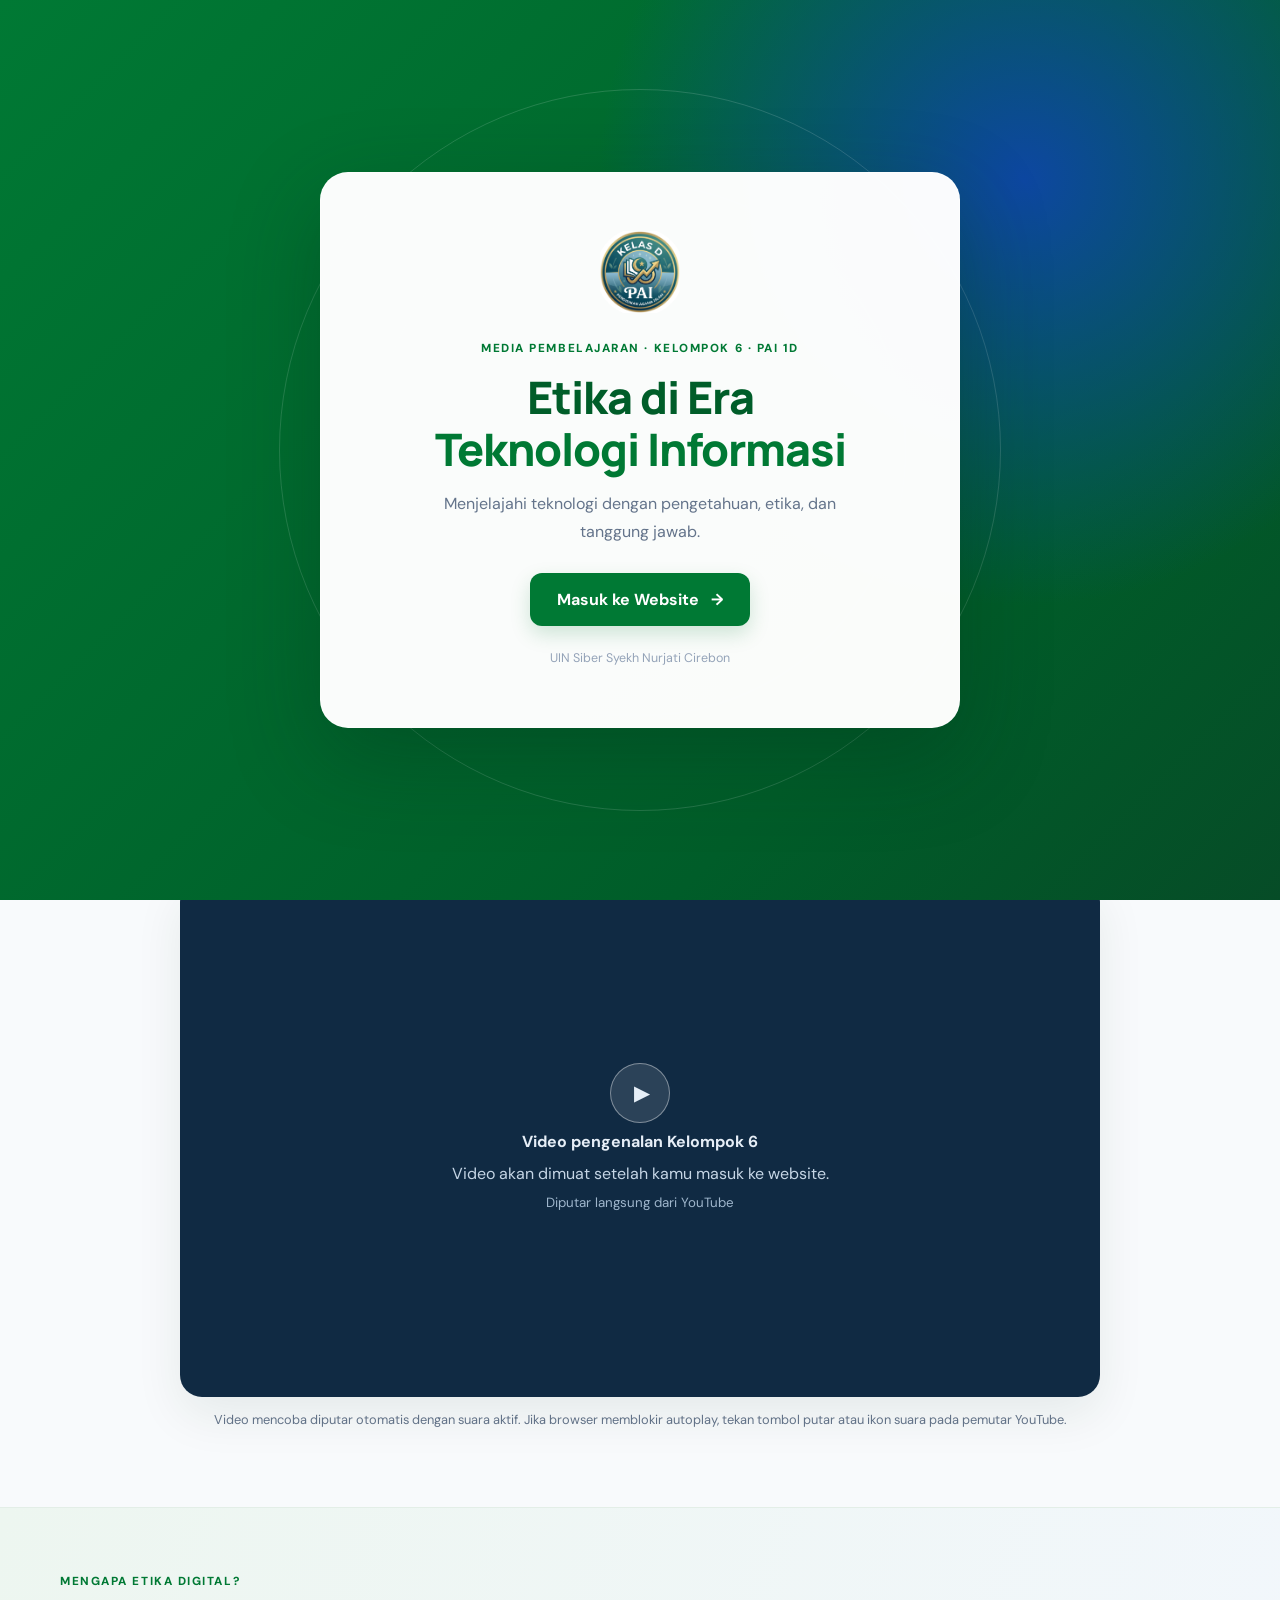
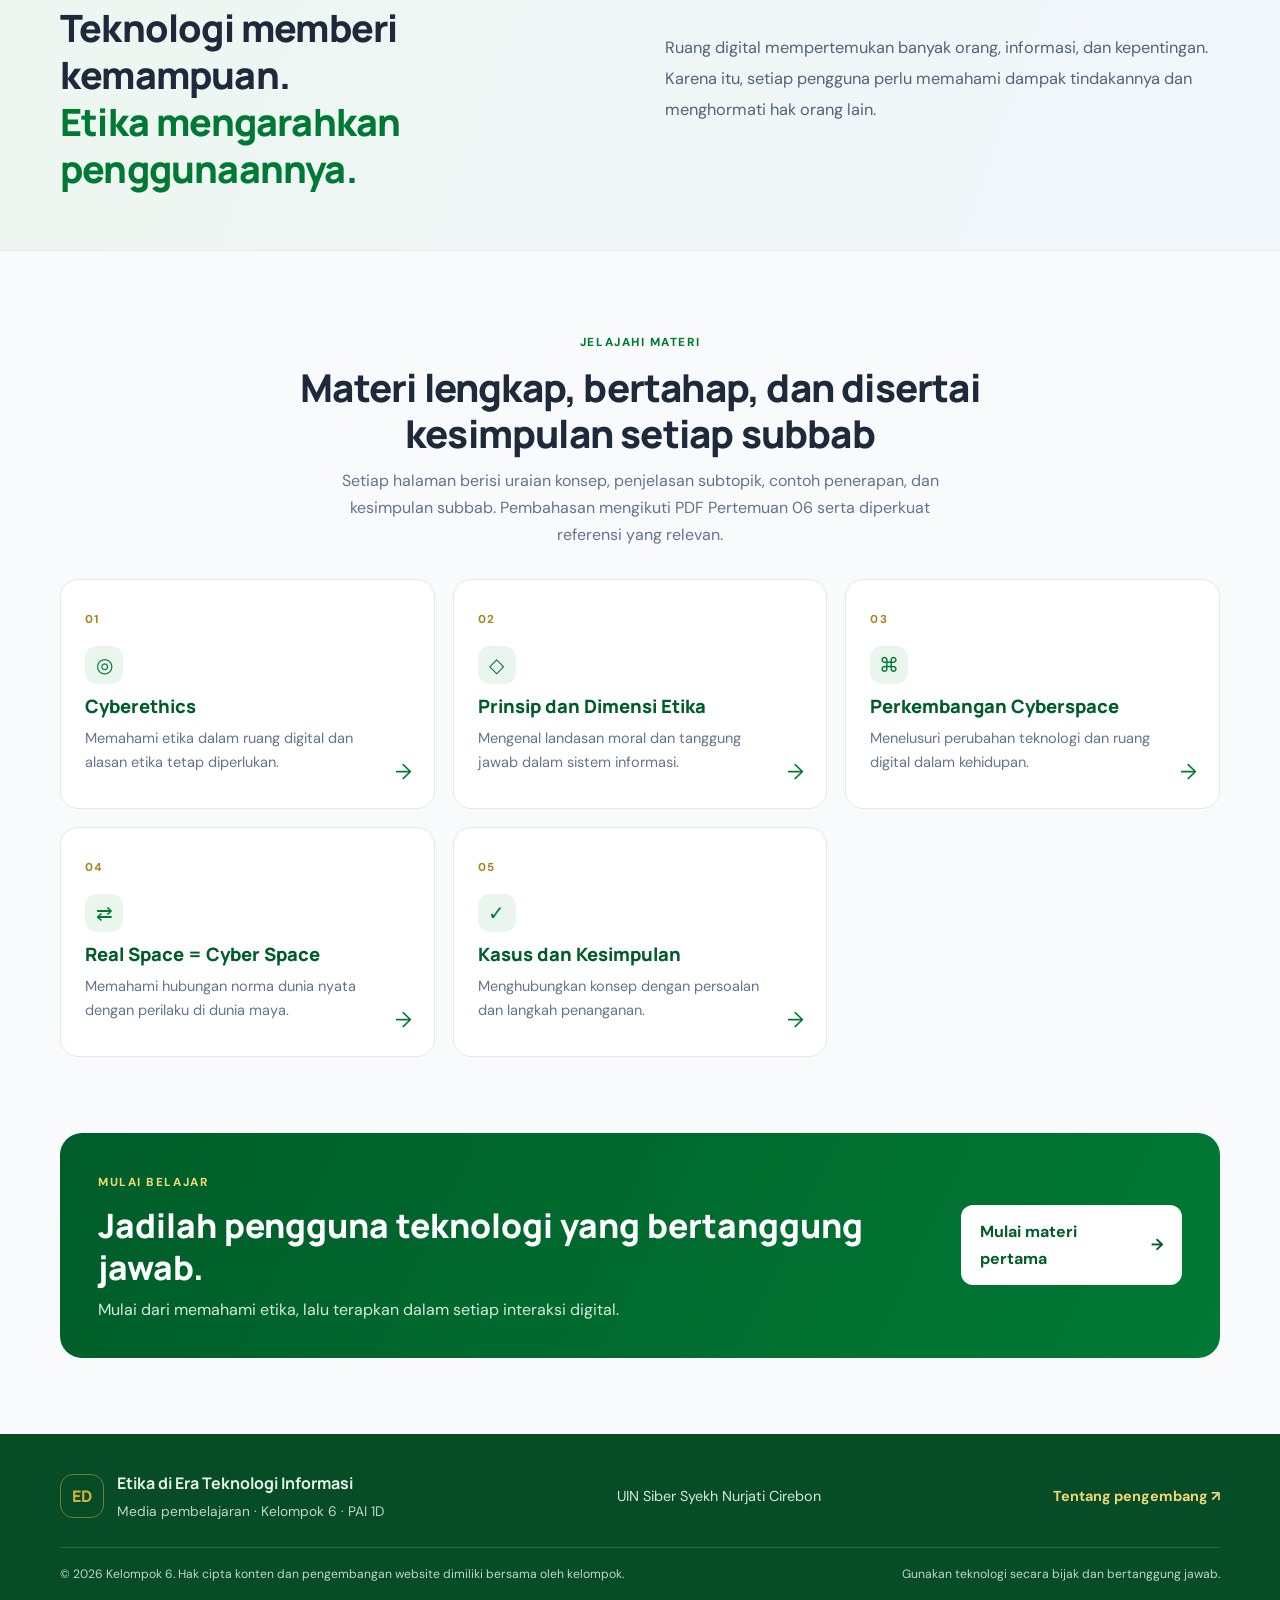
==== commit 1f6379a5: "commit after rain" ====
--- a/index.html
+++ b/index.html
@@ -109,15 +109,7 @@
       </div>
       <div class="video-status" id="videoStatus" aria-live="polite"></div>
     </div>
-<<<<<<< HEAD
-    <p class="video-note">Video diputar otomatis dan mengulang dari awal. Gunakan tombol Pause/Play pada pemutar YouTube untuk menghentikan atau melanjutkan video. Jika browser memblokir autoplay bersuara, tekan tombol putar.</p>
-=======
-<<<<<<< HEAD
-    <p class="video-note">Video diputar otomatis dan mengulang dari awal. Gunakan tombol Pause/Play pada pemutar YouTube untuk menghentikan atau melanjutkan video. Jika browser memblokir autoplay bersuara, tekan tombol putar.</p>
-=======
     <p class="video-note">Video mencoba diputar otomatis dengan suara aktif. Jika browser memblokir autoplay, tekan tombol putar atau ikon suara pada pemutar YouTube.</p>
->>>>>>> fb4915bd27ae0ec711f8bcce63b0a682a6bd199e
->>>>>>> c29e84d96f1c963c41f6181aa302b50b864574ce
   </section>
 
   <section class="intro-band"><div class="section-wrap intro-band-inner"><div><span class="eyebrow">MENGAPA ETIKA DIGITAL?</span><h2>Teknologi memberi kemampuan.<br><span>Etika mengarahkan penggunaannya.</span></h2></div><p>Ruang digital mempertemukan banyak orang, informasi, dan kepentingan. Karena itu, setiap pengguna perlu memahami dampak tindakannya dan menghormati hak orang lain.</p></div></section>
